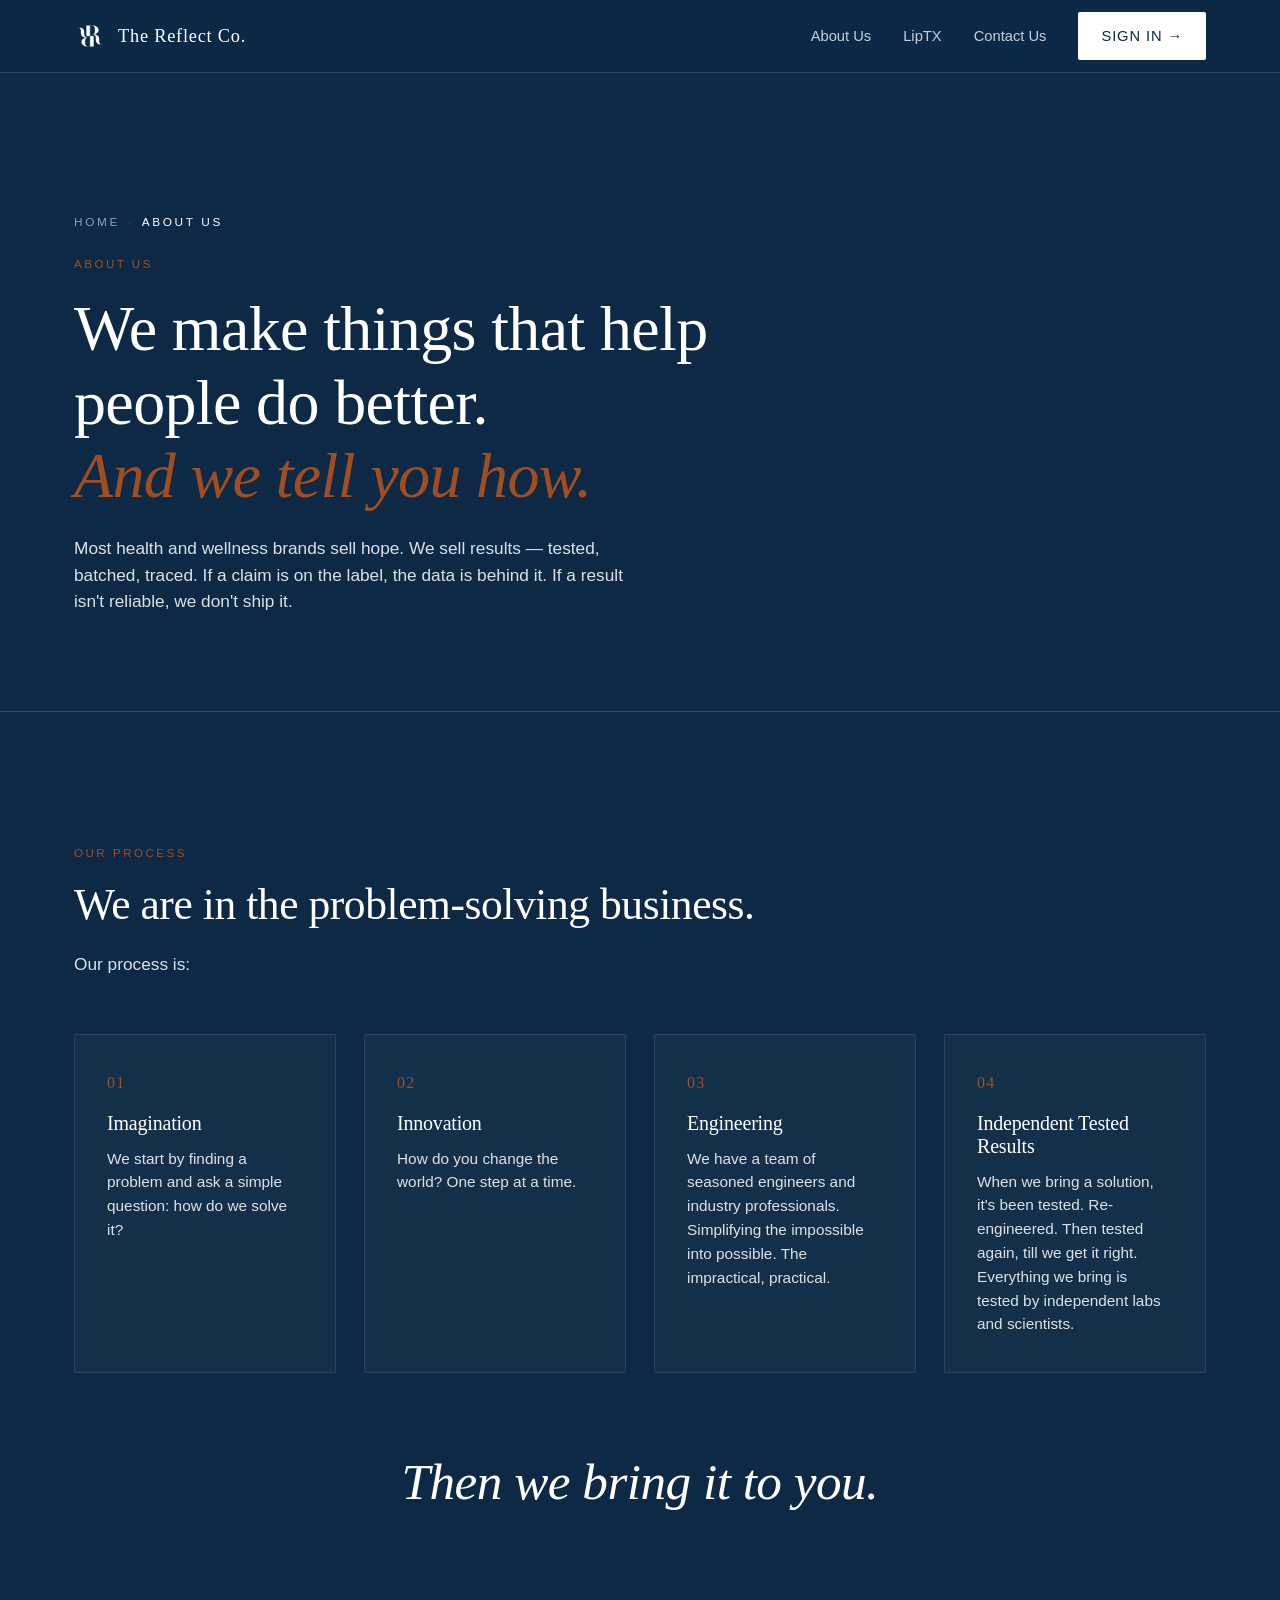
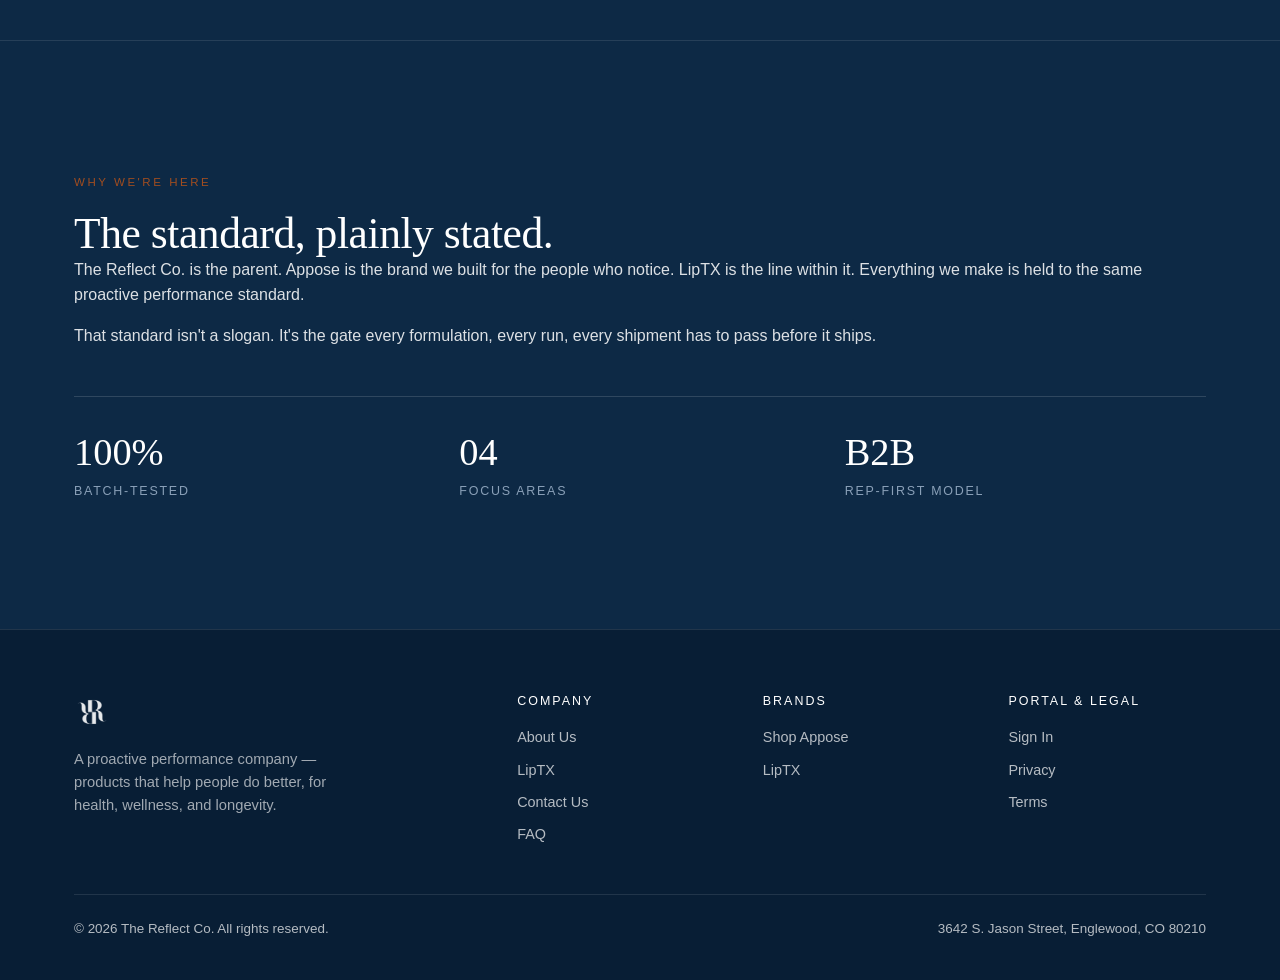
==== about.html @ e048d9db "About page: remove 'For Authorized Partners' portal section The white-background portal panel didn't" ====
<!DOCTYPE html>
<html lang="en">
<head>
<meta charset="UTF-8" />
<meta name="viewport" content="width=device-width, initial-scale=1.0" />
<meta http-equiv="X-Content-Type-Options" content="nosniff" />
<meta name="referrer" content="strict-origin-when-cross-origin" />
<meta http-equiv="Content-Security-Policy" content="default-src 'self' https:; script-src 'self' 'unsafe-inline' https:; style-src 'self' 'unsafe-inline' https://fonts.googleapis.com; font-src 'self' https://fonts.gstatic.com; img-src 'self' data: https:; connect-src 'self' https:; frame-ancestors 'none'; base-uri 'self'; form-action 'self' mailto:;" />
<meta http-equiv="Permissions-Policy" content="geolocation=(), microphone=(), camera=(), payment=()" />
<title>About Us — The Reflect Co.</title>
<meta name="description" content="The Reflect Co. is a proactive performance company — building products that help people do better, for health, wellness, and longevity." />
<link rel="canonical" href="https://thereflectco.com/about.html" />

<meta property="og:type" content="website" />
<meta property="og:title" content="About Us — The Reflect Co." />
<meta property="og:description" content="The proactive performance standard. What we work on. The values we build on." />
<meta property="og:url" content="https://thereflectco.com/about.html" />
<meta property="og:image" content="https://thereflectco.com/assets/og-card.png" />
<meta property="og:image:width" content="1200" />
<meta property="og:image:height" content="630" />
<meta property="og:site_name" content="The Reflect Co." />
<meta name="twitter:card" content="summary_large_image" />
<meta name="twitter:title" content="About Us — The Reflect Co." />
<meta name="twitter:description" content="The proactive performance standard, plainly stated." />
<meta name="twitter:image" content="https://thereflectco.com/assets/og-card.png" />

<link rel="icon" type="image/png" href="assets/reflect-logo.png" />
<link rel="apple-touch-icon" href="assets/reflect-logo.png" />
<meta name="theme-color" content="#1a1a2e" />

<link rel="preconnect" href="https://fonts.googleapis.com" />
<link rel="preconnect" href="https://fonts.gstatic.com" crossorigin />
<link href="https://fonts.googleapis.com/css2?family=Cormorant+Garamond:ital,wght@0,400;0,500;0,600;1,400;1,500&family=Inter:wght@400;500;600&display=swap" rel="stylesheet" />
<link rel="stylesheet" href="styles.css" />

<script type="application/ld+json">
{
  "@context": "https://schema.org",
  "@type": "AboutPage",
  "name": "About Us — The Reflect Co.",
  "url": "https://thereflectco.com/about.html",
  "mainEntity": {
    "@type": "Organization",
    "name": "The Reflect Co.",
    "url": "https://thereflectco.com",
    "logo": "https://thereflectco.com/assets/reflect-logo.png",
    "description": "A proactive performance company — products that help people do better, for health, wellness, and longevity.",
    "foundingDate": "2024",
    "address": {
      "@type": "PostalAddress",
      "streetAddress": "3642 S. Jason Street",
      "addressLocality": "Englewood",
      "addressRegion": "CO",
      "postalCode": "80210",
      "addressCountry": "US"
    },
    "brand": [
      {"@type": "Brand", "name": "Appose", "url": "https://shopappose.com"},
      {"@type": "Brand", "name": "LipTX"}
    ]
  }
}
</script>
<script type="application/ld+json">
{
  "@context": "https://schema.org",
  "@type": "BreadcrumbList",
  "itemListElement": [
    {"@type": "ListItem", "position": 1, "name": "Home", "item": "https://thereflectco.com/"},
    {"@type": "ListItem", "position": 2, "name": "About Us", "item": "https://thereflectco.com/about.html"}
  ]
}
</script>
</head>
<body>

<header class="site-header">
  <div class="wrap">
    <nav class="nav" id="nav">
      <a href="index.html" class="brand">
        <img src="assets/reflect-logo.png" alt="" />
        <span>The Reflect Co.</span>
      </a>
      <div class="nav-links">
        <a href="about.html">About Us</a>
        <a href="liptx.html">LipTX</a>
        <a href="contact.html">Contact Us</a>
        <a class="btn btn-primary" href="https://dnarsete.github.io/reflect-co-crm/">Sign In →</a>
      </div>
      <button class="nav-toggle" aria-label="Toggle menu" aria-expanded="false">
        <span></span><span></span><span></span>
      </button>
    </nav>
  </div>
</header>

<section class="page-hero">
  <div class="wrap">
    <nav class="breadcrumbs" aria-label="Breadcrumb">
      <a href="index.html">Home</a><span class="sep">·</span><span aria-current="page">About Us</span>
    </nav>
    <span class="eyebrow">About Us</span>
    <h1>We make things that help people do better.<br /><span style="font-style:italic;color:#a04d20">And we tell you how.</span></h1>
    <p class="lede">Most health and wellness brands sell hope. We sell results — tested, batched, traced. If a claim is on the label, the data is behind it. If a result isn't reliable, we don't ship it.</p>
  </div>
</section>

<section id="process">
  <div class="wrap">
    <div class="section-head">
      <span class="eyebrow">Our Process</span>
      <h2 style="margin-top:14px">We are in the problem-solving business.</h2>
      <p class="lede" style="margin-top:22px">Our process is:</p>
    </div>
    <div class="cap-grid">
      <div class="cap">
        <span class="num">01</span>
        <h3>Imagination</h3>
        <p>We start by finding a problem and ask a simple question: how do we solve it?</p>
      </div>
      <div class="cap">
        <span class="num">02</span>
        <h3>Innovation</h3>
        <p>How do you change the world? One step at a time.</p>
      </div>
      <div class="cap">
        <span class="num">03</span>
        <h3>Engineering</h3>
        <p>We have a team of seasoned engineers and industry professionals. Simplifying the impossible into possible. The impractical, practical.</p>
      </div>
      <div class="cap">
        <span class="num">04</span>
        <h3>Independent Tested Results</h3>
        <p>When we bring a solution, it's been tested. Re-engineered. Then tested again, till we get it right. Everything we bring is tested by independent labs and scientists.</p>
      </div>
    </div>
    <p style="text-align:center; margin: 80px auto 0; font-style: italic; color: #ffffff; font-family: var(--serif); font-size: clamp(2rem, 4vw, 3.4rem); line-height: 1.15; letter-spacing: -0.01em;">Then we bring it to you.</p>
  </div>
</section>

<hr class="divider" />

<section id="standard" style="background: var(--cream)">
  <div class="wrap">
    <div>
      <span class="eyebrow">Why We're Here</span>
      <h2 style="margin-top:14px">The standard, plainly stated.</h2>
      <p>The Reflect Co. is the parent. Appose is the brand we built for the people who notice. LipTX is the line within it. Everything we make is held to the same proactive performance standard.</p>
      <p>That standard isn't a slogan. It's the gate every formulation, every run, every shipment has to pass before it ships.</p>
      <div class="stats">
        <div class="stat"><span class="num">100%</span><span class="lbl">Batch-Tested</span></div>
        <div class="stat"><span class="num">04</span><span class="lbl">Focus Areas</span></div>
        <div class="stat"><span class="num">B2B</span><span class="lbl">Rep-First Model</span></div>
      </div>
    </div>
  </div>
</section>

<footer class="site-footer">
  <div class="wrap">
    <div class="footer-grid">
      <div class="footer-brand">
        <img src="assets/reflect-logo.png" alt="The Reflect Co." width="36" height="36" loading="lazy" decoding="async" />
        <p>A proactive performance company — products that help people do better, for health, wellness, and longevity.</p>
      </div>
      <div>
        <h4>Company</h4>
        <ul>
          <li><a href="about.html">About Us</a></li>
          <li><a href="liptx.html">LipTX</a></li>
          <li><a href="contact.html">Contact Us</a></li>
          <li><a href="faq.html">FAQ</a></li>
        </ul>
      </div>
      <div>
        <h4>Brands</h4>
        <ul>
          <li><a href="https://shopappose.com" target="_blank" rel="noopener">Shop Appose</a></li>
          <li><a href="liptx.html">LipTX</a></li>
        </ul>
      </div>
      <div>
        <h4>Portal &amp; Legal</h4>
        <ul>
          <li><a href="https://dnarsete.github.io/reflect-co-crm/">Sign In</a></li>
          <li><a href="privacy.html">Privacy</a></li>
          <li><a href="terms.html">Terms</a></li>
        </ul>
      </div>
    </div>
    <div class="footer-bottom">
      <span>© 2026 The Reflect Co. All rights reserved.</span>
      <span>3642 S. Jason Street, Englewood, CO 80210</span>
    </div>
  </div>
</footer>

<script src="app.js"></script>
<script src="analytics.js"></script>
</body>
</html>
---- styles.css ----
/* The Reflect Co — quiet luxury, B2B manufacturer */

:root {
  --ink: #ffffff;           /* white text on dark background */
  --ink-deep: #f4f4f4;
  --ink-soft: rgba(255,255,255,0.86);
  --muted: #8aa0b8;          /* muted slate-blue for secondary text */
  --line: rgba(255,255,255,0.14);
  --cream: #0d2945;          /* deep navy background (mood-board swatch) */
  --cream-deep: #081e35;
  --paper: #0d2945;
  --accent: #a04d20;         /* burnt sienna — primary accent */
  --accent-deep: #7e3a16;
  --accent-2: #3d4426;       /* deep olive (Filson) */
  --accent-2-deep: #2c3018;
  --shadow: 0 10px 40px rgba(26, 26, 26, 0.08);
  --serif: "Cormorant Garamond", "Garamond", "Times New Roman", Georgia, serif;
  --sans: "Inter", -apple-system, BlinkMacSystemFont, "Helvetica Neue", Helvetica, Arial, sans-serif;
  --maxw: 1180px;
}

* { box-sizing: border-box; }
html, body { margin: 0; padding: 0; }
body {
  font-family: var(--sans);
  color: var(--ink);
  background: var(--paper);
  -webkit-font-smoothing: antialiased;
  text-rendering: optimizeLegibility;
  line-height: 1.55;
  font-size: 16px;
}
img { max-width: 100%; display: block; }
a { color: inherit; text-decoration: none; }
button { font: inherit; cursor: pointer; border: none; background: none; color: inherit; }

/* Typography */
h1, h2, h3, h4 { font-family: var(--serif); font-weight: 500; line-height: 1.15; letter-spacing: -0.01em; margin: 0; }
h1 { font-size: clamp(2.4rem, 5vw, 4.2rem); }
h2 { font-size: clamp(1.9rem, 3.4vw, 2.8rem); }
h3 { font-size: clamp(1.3rem, 2vw, 1.6rem); }
p { margin: 0 0 1rem; color: var(--ink-soft); }
.eyebrow {
  text-transform: uppercase;
  letter-spacing: 0.22em;
  font-size: 0.72rem;
  font-weight: 500;
  color: var(--accent);
  font-family: var(--sans);
}
.lede { font-size: 1.08rem; color: var(--ink-soft); max-width: 60ch; }

/* Layout */
.wrap { max-width: var(--maxw); margin: 0 auto; padding: 0 24px; }
section { padding: clamp(72px, 10vw, 140px) 0; }
.section-head { max-width: 760px; margin-bottom: 56px; }
.section-head.center { margin-left: auto; margin-right: auto; text-align: center; }
.divider { height: 1px; background: rgba(255, 255, 255, 0.1); border: 0; margin: 0; }

/* Header / Nav */
.site-header {
  position: sticky;
  top: 0;
  z-index: 50;
  background: rgba(13, 41, 69, 0.92);
  backdrop-filter: saturate(160%) blur(10px);
  -webkit-backdrop-filter: saturate(160%) blur(10px);
  border-bottom: 1px solid var(--line);
}
.nav {
  display: flex;
  align-items: center;
  justify-content: space-between;
  height: 72px;
}
.brand {
  display: flex;
  align-items: center;
  gap: 12px;
  font-family: var(--serif);
  font-size: 1.15rem;
  letter-spacing: 0.04em;
  color: #ffffff;
}
.brand img {
  width: 32px;
  height: 32px;
  object-fit: contain;
  filter: invert(1) brightness(2);    /* white monogram on dark header */
}
.nav-links { display: flex; align-items: center; gap: 32px; }
.nav-links > a, .nav-links > .nav-item > a { font-size: 0.92rem; color: rgba(255,255,255,0.78); transition: color .2s; }
.nav-links > a:hover, .nav-links > .nav-item > a:hover { color: #ffffff; }
.nav-links a.btn-primary { color: #0d2945; }
.nav-links a.btn-primary:hover { color: #ffffff; }
.nav-links a.btn-ghost, .nav-links a.btn-ghost:hover { color: #ffffff; }

/* Dropdown navigation */
.nav-item { position: relative; display: inline-flex; align-items: center; }
.nav-item.has-dropdown > a::after {
  content: " ▾";
  font-size: 0.72em;
  opacity: 0.6;
  margin-left: 2px;
}
.nav-item .dropdown {
  display: none;
  position: absolute;
  top: 100%;
  left: 50%;
  transform: translateX(-50%);
  padding-top: 12px;
  min-width: 180px;
  z-index: 100;
}
.nav-item:hover .dropdown,
.nav-item:focus-within .dropdown { display: block; }
.nav-item .dropdown ul {
  list-style: none;
  margin: 0;
  padding: 8px 0;
  background: rgba(13, 41, 69, 0.98);
  border: 1px solid rgba(255,255,255,0.12);
  border-radius: 2px;
  -webkit-backdrop-filter: blur(10px);
  backdrop-filter: blur(10px);
  box-shadow: 0 8px 24px rgba(0,0,0,0.4);
}
.nav-item .dropdown li { display: block; }
.nav-item .dropdown a {
  display: block;
  padding: 10px 20px;
  color: rgba(255,255,255,0.78);
  font-size: 0.9rem;
  white-space: nowrap;
  transition: color .2s, background .2s;
}
.nav-item .dropdown a:hover {
  background: rgba(255,255,255,0.05);
  color: #ffffff;
}
@media (max-width: 860px) {
  .nav-item.has-dropdown > a::after { content: ""; }
  .nav-item .dropdown {
    display: block;
    position: static;
    transform: none;
    padding-top: 0;
    min-width: 0;
  }
  .nav-item .dropdown ul {
    background: transparent;
    border: none;
    box-shadow: none;
    padding: 0;
  }
  .nav-item .dropdown a { padding: 8px 24px 8px 44px; font-size: 0.86rem; }
}
.btn {
  display: inline-flex;
  align-items: center;
  justify-content: center;
  gap: 10px;
  padding: 12px 22px;
  border-radius: 2px;
  font-size: 0.88rem;
  letter-spacing: 0.06em;
  text-transform: uppercase;
  font-weight: 500;
  transition: all .2s ease;
  border: 1px solid transparent;
  cursor: pointer;
  white-space: nowrap;
}
.btn-primary { background: #ffffff; color: #0d2945; }
.btn-primary:hover { background: var(--accent); color: #ffffff; }
.btn-ghost { background: transparent; color: var(--ink); border-color: var(--ink); }
.btn-ghost:hover { background: var(--ink); color: #fff; }
.btn-lg { padding: 18px 32px; font-size: 0.96rem; letter-spacing: 0.08em; }
.hero-link {
  display: inline-block;
  margin-left: 18px;
  font-size: 0.86rem;
  color: var(--muted);
  border-bottom: 1px solid transparent;
  padding-bottom: 2px;
  transition: color .2s, border-color .2s;
}
.hero-link:hover { color: var(--ink); border-bottom-color: var(--ink); }
@media (max-width: 560px) {
  .hero-link { display: block; margin: 16px 0 0; }
}
.btn-light { background: #fff; color: var(--ink); }
.btn-light:hover { background: var(--cream); }

/* Mobile nav */
.nav-toggle {
  display: none;
  flex-direction: column;
  gap: 5px;
  padding: 12px;                       /* larger tap target */
  margin: -12px;                       /* keep visual size */
  min-width: 44px;
  min-height: 44px;
  align-items: center;
  justify-content: center;
}
.nav-toggle span { width: 22px; height: 1.5px; background: #ffffff; display: block; }
@media (max-width: 860px) {
  .nav-links { display: none; }
  .nav-toggle { display: flex; }
  .nav.open .nav-links {
    display: flex;
    position: absolute;
    top: 72px;
    left: 0;
    right: 0;
    flex-direction: column;
    gap: 0;
    /* Fix: was #fff (white bg + white text = invisible links). Match site navy. */
    background: rgba(8, 30, 53, 0.98);
    backdrop-filter: saturate(160%) blur(10px);
    -webkit-backdrop-filter: saturate(160%) blur(10px);
    border-bottom: 1px solid var(--line);
    padding: 8px 0;
    box-shadow: 0 10px 24px rgba(0, 0, 0, 0.3);
  }
  .nav.open .nav-links a, .nav.open .nav-links .btn {
    padding: 18px 24px;                /* 44px+ tap target */
    border-bottom: 1px solid rgba(255, 255, 255, 0.08);
    border-radius: 0;
    text-align: left;
    justify-content: flex-start;
    color: #ffffff;                    /* white text on navy */
    background: transparent;
  }
  .nav.open .nav-links a:last-child, .nav.open .nav-links .btn:last-child { border-bottom: 0; }
  /* Sign In button in mobile menu — keep it visible and distinct */
  .nav.open .nav-links .btn-primary {
    margin: 12px 24px 4px;
    background: #ffffff;
    color: #0d2945;
    text-align: center;
    justify-content: center;
    border-radius: 2px;
  }
  .nav.open .nav-links .btn-primary:hover {
    background: var(--accent);
    color: #ffffff;
  }
}

/* Hero */
.hero {
  background: linear-gradient(180deg, var(--cream) 0%, var(--paper) 100%);
  padding: clamp(96px, 14vw, 180px) 0 clamp(80px, 10vw, 120px);
  position: relative;
  overflow: hidden;
}

/* Landing hero (with ghosted logo watermark) */
.landing-hero {
  background: linear-gradient(180deg, var(--cream) 0%, var(--paper) 100%);
  position: relative;
  overflow: hidden;
  min-height: 88vh;
  display: flex;
  align-items: center;
  padding: clamp(80px, 12vw, 140px) 0;
}
.landing-hero::before {
  content: '';
  position: absolute;
  inset: 0;
  background-image: url('assets/reflect-logo.png');
  background-repeat: no-repeat;
  background-position: center;
  background-size: clamp(420px, 80vh, 880px) auto;
  opacity: 0.05;
  pointer-events: none;
  filter: grayscale(1);
}
.landing-hero .wrap {
  position: relative;
  z-index: 1;
  text-align: center;
}
.landing-hero .brand-mark {
  font-family: var(--serif);
  font-size: clamp(1.1rem, 1.4vw, 1.3rem);
  letter-spacing: 0.32em;
  text-transform: uppercase;
  color: var(--muted);
  margin-bottom: 28px;
}
.landing-hero h1 {
  font-size: clamp(2.8rem, 6vw, 5rem);
  line-height: 1.05;
  margin: 0 auto 24px;
  max-width: 16ch;
}
.landing-hero h1 .accent {
  font-style: italic;
  color: #a04d20;
}
.landing-hero .lede {
  font-size: clamp(1rem, 1.3vw, 1.15rem);
  color: var(--ink-soft);
  max-width: 56ch;
  margin: 0 auto 40px;
  line-height: 1.55;
}
.landing-hero .meta-line {
  font-size: 0.78rem;
  text-transform: uppercase;
  letter-spacing: 0.22em;
  color: var(--accent);
  font-weight: 500;
}

/* Tab cards (4 entry points) */
.tabs {
  padding: clamp(80px, 10vw, 120px) 0;
  background: var(--paper);
}
.tabs-grid {
  display: grid;
  grid-template-columns: repeat(4, 1fr);
  gap: 20px;
}
@media (max-width: 980px) { .tabs-grid { grid-template-columns: repeat(2, 1fr); gap: 16px; } }
@media (max-width: 560px) { .tabs-grid { grid-template-columns: 1fr; } }
.tab-card {
  display: flex;
  flex-direction: column;
  padding: 40px 32px 32px;
  background: var(--paper);
  border: 1px solid var(--line);
  border-radius: 2px;
  text-decoration: none;
  color: inherit;
  transition: transform .25s ease, box-shadow .25s ease, border-color .25s ease;
  position: relative;
  min-height: 280px;
}
.tab-card:hover {
  transform: translateY(-4px);
  box-shadow: var(--shadow);
  border-color: var(--accent);
}
.tab-card .num {
  font-family: var(--serif);
  font-size: 0.95rem;
  letter-spacing: 0.18em;
  color: var(--accent);
  display: block;
  margin-bottom: 22px;
}
.tab-card h3 {
  font-size: 1.45rem;
  margin: 0 0 12px;
}
.tab-card p {
  font-size: 0.94rem;
  color: var(--muted);
  margin: 0 0 auto;
  line-height: 1.5;
}
.tab-card .more {
  margin-top: 22px;
  font-size: 0.82rem;
  text-transform: uppercase;
  letter-spacing: 0.12em;
  color: var(--ink);
  font-weight: 500;
}
.tab-card .more::after { content: ' →'; transition: transform .2s ease; display: inline-block; }
.tab-card:hover .more::after { transform: translateX(4px); }
.tab-card.dark {
  background: linear-gradient(135deg, var(--ink), #2d2d44);
  color: #fff;
  border-color: var(--ink);
}
.tab-card.dark .num { color: #c7e6f5; }
.tab-card.dark p { color: rgba(255,255,255,0.78); }
.tab-card.dark .more { color: #fff; }
.hero-grid {
  display: grid;
  grid-template-columns: 1.1fr 0.9fr;
  gap: 80px;
  align-items: center;
}
@media (max-width: 880px) {
  .hero-grid { grid-template-columns: 1fr; gap: 48px; }
}
.hero h1 { margin-top: 18px; margin-bottom: 22px; }
.hero h1 .accent {
  font-style: italic;
  color: #a04d20;          /* burnt sienna — matches LipTX italic tagline */
}
.hero-actions { display: flex; gap: 14px; margin-top: 32px; flex-wrap: wrap; }
.hero-visual {
  aspect-ratio: 4 / 5;
  background:
    linear-gradient(135deg, var(--cream-deep) 0%, var(--cream) 60%, #fff 100%);
  border: 1px solid var(--line);
  border-radius: 2px;
  position: relative;
  display: flex;
  align-items: center;
  justify-content: center;
  box-shadow: var(--shadow);
}
.hero-visual::before {
  content: "";
  position: absolute;
  inset: 24px;
  border: 1px solid rgba(25, 144, 198, 0.22);
}
.hero-visual img {
  width: 38%;
  opacity: 0.92;
}

/* About / value props */
.about-grid {
  display: grid;
  grid-template-columns: 1fr 1fr;
  gap: 80px;
  align-items: center;
}
@media (max-width: 880px) { .about-grid { grid-template-columns: 1fr; gap: 48px; } }
.stats {
  display: grid;
  grid-template-columns: repeat(3, 1fr);
  gap: 24px;
  margin-top: 48px;
  padding-top: 36px;
  border-top: 1px solid var(--line);
}
.stat .num { font-family: var(--serif); font-size: 2.4rem; color: var(--ink); display: block; line-height: 1; }
.stat .lbl { font-size: 0.78rem; text-transform: uppercase; letter-spacing: 0.14em; color: var(--muted); margin-top: 10px; display: block; }
.about-card {
  background: linear-gradient(135deg, var(--ink), #2d2d44);
  color: #fff;
  padding: 56px 44px;
  border-radius: 2px;
  position: relative;
  overflow: hidden;
}
.about-card .eyebrow { color: rgba(255, 255, 255, 0.7); }
.about-card h3 { color: #fff; margin: 14px 0 18px; font-size: 1.8rem; }
.about-card p { color: rgba(255, 255, 255, 0.78); margin: 0; }
.about-card::after {
  content: "";
  position: absolute;
  right: -60px;
  bottom: -60px;
  width: 220px;
  height: 220px;
  border: 1px solid rgba(255, 255, 255, 0.08);
  border-radius: 50%;
}

/* Brands */
.brands { background: rgba(255, 255, 255, 0.02); }
.brand-grid {
  display: grid;
  grid-template-columns: 1fr 1fr;
  gap: 28px;
}
@media (max-width: 780px) { .brand-grid { grid-template-columns: 1fr; } }
.brand-card {
  background: rgba(255, 255, 255, 0.03);
  border: 1px solid rgba(255, 255, 255, 0.1);
  padding: 56px 44px;
  border-radius: 2px;
  display: flex;
  flex-direction: column;
  min-height: 360px;
  transition: transform .25s ease, box-shadow .25s ease;
}
.brand-card:hover { transform: translateY(-4px); box-shadow: var(--shadow); }
.brand-card.dark { background: linear-gradient(135deg, var(--ink), #2d2d44); color: #fff; border-color: var(--ink); }
.brand-card.dark p, .brand-card.dark .brand-features li { color: rgba(255, 255, 255, 0.78); }
.brand-card.dark .eyebrow { color: rgba(255, 255, 255, 0.6); }
.brand-card.dark .btn-primary { background: #fff; color: #0d2945; }
.brand-card.dark .btn-primary:hover { background: rgba(255, 255, 255, 0.88); color: #0d2945; }

.brand-card.warm { background: linear-gradient(135deg, #fef4e8, #f5e4d0); color: var(--ink); border-color: rgba(26, 26, 46, 0.12); }
.brand-card.warm .tagline { color: #a04d20; }
.brand-card.warm .eyebrow { color: #a04d20; }
.brand-card.warm .brand-features { border-top-color: rgba(26, 26, 46, 0.12); }
.brand-card .name {
  font-family: var(--serif);
  font-size: 2.6rem;
  letter-spacing: 0.04em;
  margin: 18px 0 6px;
}
.brand-card .tagline {
  font-style: italic;
  font-family: var(--serif);
  color: var(--accent);
  margin-bottom: 24px;
  font-size: 1.1rem;
}
.brand-card.dark .tagline { color: #c7e6f5; }
.brand-features {
  list-style: none;
  padding: 0;
  margin: auto 0 0;
  display: flex;
  flex-direction: column;
  gap: 10px;
  border-top: 1px solid var(--line);
  padding-top: 24px;
}
.brand-card.dark .brand-features { border-top-color: rgba(255, 255, 255, 0.12); }
.brand-features li {
  font-size: 0.92rem;
  color: var(--ink-soft);
  display: flex;
  align-items: center;
  gap: 10px;
}
.brand-features li::before {
  content: "";
  width: 4px;
  height: 4px;
  background: var(--accent);
  border-radius: 50%;
  flex-shrink: 0;
}

/* Partners / capabilities */
.cap-grid {
  display: grid;
  grid-template-columns: repeat(auto-fit, minmax(220px, 1fr));
  gap: 28px;
  margin-top: 40px;
}
@media (max-width: 600px) { .cap-grid { grid-template-columns: 1fr; } }
.cap {
  padding: 36px 32px;
  border: 1px solid rgba(255, 255, 255, 0.1);
  border-radius: 2px;
  background: rgba(255, 255, 255, 0.03);
}
.cap .num {
  font-family: var(--serif);
  font-size: 1rem;
  color: var(--accent);
  letter-spacing: 0.08em;
  display: block;
  margin-bottom: 16px;
}
.cap h3 { font-size: 1.25rem; margin-bottom: 12px; }
.cap p { font-size: 0.96rem; margin: 0; }

/* Portal CTA */
.portal {
  background: linear-gradient(135deg, var(--ink), var(--ink-deep));
  color: #fff;
  text-align: center;
}
.portal h2 { color: #fff; margin: 18px 0 18px; max-width: 720px; margin-left: auto; margin-right: auto; }
.portal p { color: rgba(255, 255, 255, 0.78); max-width: 560px; margin: 0 auto 36px; }
.portal .eyebrow { color: rgba(255, 255, 255, 0.6); }

/* Breadcrumbs (inner pages) */
.breadcrumbs {
  font-size: 0.74rem;
  letter-spacing: 0.22em;
  text-transform: uppercase;
  color: var(--muted);
  margin: 0 0 20px;
}
.breadcrumbs a {
  color: var(--muted);
  border-bottom: 1px solid transparent;
  transition: color .2s, border-color .2s;
}
.breadcrumbs a:hover { color: #ffffff; border-bottom-color: rgba(255,255,255,0.4); }
.breadcrumbs .sep { margin: 0 8px; opacity: 0.5; }
.breadcrumbs [aria-current="page"] { color: #ffffff; }

/* Page hero (interior pages) */
.page-hero {
  background: var(--cream);
  padding: clamp(96px, 12vw, 140px) 0 clamp(56px, 8vw, 80px);
  border-bottom: 1px solid var(--line);
}
.page-hero h1 { max-width: 800px; margin-top: 16px; }
.page-hero .lede { margin-top: 22px; }

/* Content blocks */
.prose { max-width: 720px; }
.prose p, .prose li { color: var(--ink-soft); font-size: 1rem; }
.prose h2 { margin-top: 56px; margin-bottom: 18px; }
.prose h3 { margin-top: 32px; margin-bottom: 12px; }
.prose ul { padding-left: 22px; }
.prose ul li { margin-bottom: 8px; }
.prose a { color: var(--accent); border-bottom: 1px solid var(--accent); }

/* Forms */
.form { display: grid; gap: 20px; max-width: 560px; margin-top: 32px; }
.form .field { display: flex; flex-direction: column; gap: 8px; }
.form label { font-size: 0.82rem; text-transform: uppercase; letter-spacing: 0.12em; color: var(--muted); }
.form input, .form textarea, .form select {
  font: inherit;
  /* iOS Safari auto-zooms inputs whose computed font-size is under 16px.
     Set 16px explicitly so mobile keyboards don't trigger the zoom. */
  font-size: 16px;
  padding: 14px 16px;
  border: 1px solid rgba(255, 255, 255, 0.18);
  border-radius: 2px;
  background: rgba(255, 255, 255, 0.05);
  color: #ffffff;
  transition: border-color .2s;
  /* iOS: remove the default rounded/shaded input chrome */
  -webkit-appearance: none;
          appearance: none;
}
.form input::placeholder, .form textarea::placeholder { color: rgba(255,255,255,0.4); }
.form input:focus, .form textarea:focus, .form select:focus {
  outline: none;
  border-color: var(--accent);
}
.form textarea { min-height: 140px; resize: vertical; }
.form .row { display: grid; grid-template-columns: 1fr 1fr; gap: 20px; }
@media (max-width: 600px) { .form .row { grid-template-columns: 1fr; } }
.form-note { font-size: 0.86rem; color: var(--muted); margin-top: 8px; }

/* Contact details block */
.contact-grid {
  display: grid;
  grid-template-columns: 1fr 1fr;
  gap: 64px;
  align-items: start;
}
@media (max-width: 880px) { .contact-grid { grid-template-columns: 1fr; gap: 40px; } }
.contact-card {
  background: rgba(255, 255, 255, 0.03);
  border: 1px solid rgba(255, 255, 255, 0.1);
  padding: 40px 36px;
  border-radius: 2px;
}
.contact-card h3 { font-size: 1.3rem; margin-bottom: 18px; }
.contact-card dl { margin: 0; }
.contact-card dt { font-size: 0.78rem; text-transform: uppercase; letter-spacing: 0.14em; color: var(--muted); margin-top: 18px; }
.contact-card dt:first-child { margin-top: 0; }
.contact-card dd { margin: 6px 0 0; color: var(--ink); }

/* Footer */
.site-footer {
  background: #081e35;
  border-top: 1px solid rgba(255, 255, 255, 0.1);
  color: rgba(255, 255, 255, 0.7);
  padding: 64px 0 40px;
  font-size: 0.9rem;
}
.footer-grid {
  display: grid;
  grid-template-columns: 2fr 1fr 1fr 1fr;
  gap: 48px;
  margin-bottom: 48px;
}
@media (max-width: 780px) { .footer-grid { grid-template-columns: 1fr 1fr; gap: 32px; } }
@media (max-width: 480px) { .footer-grid { grid-template-columns: 1fr; } }
.footer-grid h4 { font-family: var(--sans); font-size: 0.78rem; text-transform: uppercase; letter-spacing: 0.16em; color: #fff; margin-bottom: 18px; }
.footer-grid ul { list-style: none; padding: 0; margin: 0; display: flex; flex-direction: column; gap: 10px; }
.footer-grid a { transition: color .2s; }
.footer-grid a:hover { color: #fff; }
.footer-brand img { width: 36px; height: 36px; filter: brightness(0) invert(1); opacity: 0.9; margin-bottom: 18px; }
.footer-brand p { color: rgba(255, 255, 255, 0.62); max-width: 36ch; font-size: 0.92rem; }
.footer-bottom {
  border-top: 1px solid rgba(255, 255, 255, 0.1);
  padding-top: 24px;
  display: flex;
  justify-content: space-between;
  align-items: center;
  flex-wrap: wrap;
  gap: 12px;
  font-size: 0.84rem;
}
.footer-bottom a:hover { color: #fff; }

/* Utilities */
.center { text-align: center; }
.muted { color: var(--muted); }
.mt-0 { margin-top: 0; }

/* =========================================================
   LipTX landing page
   Editorial luxury / science-forward — LIGHT palette
   Inspired by: Augustinus Bader, Alastin (both use warm cream
   backgrounds, dark charcoal type, big percentage stats)
   ========================================================= */

body.liptx {
  background: #f5f0e8;        /* warm cream, Bader-like */
  color: #2c2c2c;
}

body.liptx .site-header {
  background: rgba(245, 240, 232, 0.92);
  border-bottom: 1px solid rgba(44,44,44,0.08);
  -webkit-backdrop-filter: blur(10px);
  backdrop-filter: blur(10px);
}
body.liptx .site-header .brand { color: #2c2c2c; }
body.liptx .site-header .brand img { filter: none; }
body.liptx .nav-links > a,
body.liptx .nav-links > .nav-item > a { color: rgba(44,44,44,0.72); }
body.liptx .nav-links > a:hover,
body.liptx .nav-links > .nav-item > a:hover { color: #2c2c2c; }
body.liptx .nav-links a.btn-primary {
  background: #2c2c2c;
  color: #ffffff;
}
body.liptx .nav-links a.btn-primary:hover { background: #a04d20; color: #ffffff; }
body.liptx .nav-toggle span { background: #2c2c2c; }
body.liptx .nav-item .dropdown ul {
  background: rgba(255,255,255,0.98);
  border-color: rgba(44,44,44,0.12);
  box-shadow: 0 8px 24px rgba(0,0,0,0.12);
}
body.liptx .nav-item .dropdown a { color: rgba(44,44,44,0.75); }
body.liptx .nav-item .dropdown a:hover { background: rgba(44,44,44,0.04); color: #2c2c2c; }

body.liptx .breadcrumbs { color: rgba(44,44,44,0.55); }
body.liptx .breadcrumbs a { color: rgba(44,44,44,0.75); }
body.liptx .breadcrumbs a:hover { color: #a04d20; }
body.liptx .breadcrumbs .sep { color: rgba(44,44,44,0.35); }

.liptx .editorial {
  font-family: var(--serif);
  font-weight: 400;
  line-height: 1.05;
  letter-spacing: -0.01em;
  color: #2c2c2c;
  margin: 0;
}
.liptx .italic-accent {
  font-style: italic;
  color: #a04d20;
}
.liptx .eyebrow {
  font-size: 0.72rem;
  text-transform: uppercase;
  letter-spacing: 0.28em;
  color: rgba(44,44,44,0.55);
  font-weight: 500;
}
.liptx .lede { color: rgba(44,44,44,0.75); font-size: 1.05rem; }
.liptx .section-head { max-width: 780px; margin-bottom: 60px; }
.liptx .section-head.center { margin-left: auto; margin-right: auto; text-align: center; }
.liptx section { padding: clamp(100px, 12vw, 160px) 0; }
.liptx section + section { border-top: 1px solid rgba(44,44,44,0.08); }

/* HERO */
.liptx-hero {
  padding-top: clamp(120px, 14vw, 180px) !important;
  background:
    radial-gradient(1000px 600px at 20% 0%, rgba(160, 77, 32, 0.08) 0%, transparent 60%),
    radial-gradient(800px 800px at 100% 100%, rgba(44, 44, 44, 0.04) 0%, transparent 60%),
    #f5f0e8;
}
.liptx-hero-grid {
  display: grid;
  grid-template-columns: 1.05fr 0.95fr;
  gap: 80px;
  align-items: center;
}
@media (max-width: 900px) {
  .liptx-hero-grid { grid-template-columns: 1fr; gap: 56px; }
}
.liptx-hero-copy h1.editorial {
  font-size: clamp(2.8rem, 6vw, 5rem);
  margin: 18px 0 32px;
  padding-bottom: 24px;
}
.proof-strip {
  display: flex;
  flex-wrap: wrap;
  gap: 24px;
  margin-top: 44px;
  padding-top: 24px;
  border-top: 1px solid rgba(44,44,44,0.14);
}
.proof-strip .proof {
  font-size: 0.72rem;
  text-transform: uppercase;
  letter-spacing: 0.18em;
  color: rgba(44,44,44,0.6);
  font-weight: 500;
}

/* Product visual */
.product-hero-img {
  display: block;
  width: 100%;
  height: auto;
  border-radius: 2px;
  box-shadow: 0 30px 80px rgba(44,44,44,0.14);
}

/* Product visual placeholder (kept for other frames) */
.product-frame {
  aspect-ratio: 4 / 5;
  background:
    linear-gradient(135deg, #ede6d8 0%, #f5f0e8 100%);
  border: 1px solid rgba(44,44,44,0.08);
  border-radius: 2px;
  position: relative;
  overflow: hidden;
  box-shadow: 0 30px 80px rgba(44,44,44,0.12);
}
.product-frame::after {
  content: "";
  position: absolute; inset: 24px;
  border: 1px solid rgba(160, 77, 32, 0.18);
  pointer-events: none;
}
.product-placeholder {
  position: absolute; inset: 0;
  display: flex; flex-direction: column; align-items: center; justify-content: center;
  gap: 14px;
}
.product-mark {
  font-family: var(--serif);
  font-size: clamp(3rem, 6vw, 4.6rem);
  font-weight: 400;
  letter-spacing: -0.02em;
  color: rgba(44,44,44,0.22);
}
.product-sub {
  font-size: 0.72rem;
  text-transform: uppercase;
  letter-spacing: 0.24em;
  color: rgba(44,44,44,0.42);
}

/* PROPOSITION — big pull quote */
.liptx-proposition {
  background: #ede6d8;
  text-align: center;
  padding: clamp(120px, 14vw, 180px) 0 !important;
}
.editorial-quote {
  font-family: var(--serif);
  font-weight: 400;
  font-size: clamp(2.4rem, 5.2vw, 4.2rem);
  line-height: 1.15;
  letter-spacing: -0.01em;
  color: #2c2c2c;
  margin: 0 auto;
  max-width: 900px;
  position: relative;
}
.quote-mark {
  color: #a04d20;
  font-size: 1.4em;
  font-style: italic;
  line-height: 0;
  vertical-align: -0.15em;
  margin-right: 4px;
}
.editorial-quote-attribution {
  margin: 40px auto 0;
  color: rgba(44,44,44,0.55);
  font-size: 0.78rem;
  letter-spacing: 0.22em;
  text-transform: uppercase;
}

/* SCIENCE */
.liptx-science h2 { font-size: clamp(2.2rem, 4vw, 3.4rem); }
.science-grid {
  display: grid;
  grid-template-columns: repeat(3, 1fr);
  gap: 24px;
}
@media (max-width: 900px) { .science-grid { grid-template-columns: 1fr; gap: 20px; } }
.science-card {
  padding: 40px 32px;
  background: #ffffff;
  border: 1px solid rgba(44,44,44,0.08);
  border-radius: 2px;
  position: relative;
}
.science-card::before {
  content: "";
  position: absolute; top: 0; left: 0; right: 0; height: 2px;
  background: #a04d20;
  opacity: 0.7;
}
.science-num {
  font-family: var(--serif);
  font-size: 0.9rem;
  letter-spacing: 0.16em;
  color: #a04d20;
  display: block; margin-bottom: 24px;
}
.science-card h3 {
  font-family: var(--serif);
  font-weight: 500;
  font-size: 1.3rem;
  line-height: 1.25;
  color: #2c2c2c;
  margin: 0 0 14px;
}
.science-card p {
  color: rgba(44,44,44,0.72);
  font-size: 0.95rem;
  line-height: 1.55;
  margin: 0;
}

/* CLINICAL RESULTS — big percentage stats (Bader / Alastin move) */
.liptx-results {
  background: #ffffff;
  text-align: center;
}
.liptx-results h2 { font-size: clamp(2.4rem, 4.6vw, 3.6rem); }
.results-grid {
  display: grid;
  grid-template-columns: repeat(3, 1fr);
  gap: 20px;
  margin-top: 20px;
}
@media (max-width: 900px) { .results-grid { grid-template-columns: 1fr; } }
.result {
  padding: 60px 32px;
  border-left: 1px solid rgba(44,44,44,0.08);
}
.result:first-child { border-left: none; }
@media (max-width: 900px) {
  .result { border-left: none; border-top: 1px solid rgba(44,44,44,0.08); padding: 40px 20px; }
  .result:first-child { border-top: none; }
}
.result-num {
  font-family: var(--serif);
  font-weight: 400;
  font-size: clamp(3.6rem, 7vw, 5.6rem);
  line-height: 1;
  color: #2c2c2c;
  letter-spacing: -0.02em;
  margin-bottom: 22px;
}
.result-num .pct { font-size: 0.55em; color: #a04d20; font-style: italic; margin-left: 4px; }
.result-desc {
  font-family: var(--serif);
  font-style: italic;
  font-size: 1.2rem;
  color: #2c2c2c;
  line-height: 1.4;
  max-width: 30ch;
  margin: 0 auto 18px;
}
.result-source {
  font-size: 0.7rem;
  text-transform: uppercase;
  letter-spacing: 0.18em;
  color: rgba(44,44,44,0.45);
}
.results-note {
  margin-top: 44px;
  padding-top: 32px;
  border-top: 1px solid rgba(44,44,44,0.08);
  font-size: 0.82rem;
  color: rgba(44,44,44,0.55);
  max-width: 720px;
  margin-left: auto;
  margin-right: auto;
}

/* CLINICAL SUBSTANTIATION (RIPT) */
.liptx-clinical {
  background: #ede6d8;
}
.clinical-grid {
  display: grid;
  grid-template-columns: 1.05fr 0.95fr;
  gap: 80px;
  align-items: center;
}
@media (max-width: 900px) { .clinical-grid { grid-template-columns: 1fr; gap: 48px; } }
.liptx-clinical h2 { font-size: clamp(2.4rem, 4.6vw, 3.6rem); margin-top: 14px; }
.clinical-body {
  color: rgba(44,44,44,0.78);
  font-size: 1.02rem;
  line-height: 1.65;
  max-width: 52ch;
}
.clinical-body strong { color: #2c2c2c; font-weight: 500; }
.clinical-stats {
  display: grid;
  gap: 22px;
}
.clinical-stat {
  padding: 32px 28px;
  background: #ffffff;
  border: 1px solid rgba(160, 77, 32, 0.18);
  border-radius: 2px;
}
.clinical-num {
  font-family: var(--serif);
  font-size: clamp(1.8rem, 3vw, 2.4rem);
  color: #2c2c2c;
  line-height: 1.1;
  margin-bottom: 8px;
  font-style: italic;
}
.clinical-label {
  font-size: 0.86rem;
  color: rgba(44,44,44,0.65);
  line-height: 1.4;
}

/* INGREDIENTS */
.liptx-ingredients h2 { font-size: clamp(2.2rem, 4vw, 3.4rem); }
.ingredient-grid {
  display: grid;
  grid-template-columns: repeat(4, 1fr);
  gap: 22px;
}
@media (max-width: 900px) { .ingredient-grid { grid-template-columns: repeat(2, 1fr); } }
@media (max-width: 560px) { .ingredient-grid { grid-template-columns: 1fr; } }
.ingredient-card {
  padding: 36px 28px;
  border: 1px solid rgba(44,44,44,0.1);
  border-radius: 2px;
  background: #ffffff;
  transition: border-color .25s, background .25s, transform .25s, box-shadow .25s;
}
.ingredient-card:hover {
  border-color: rgba(160, 77, 32, 0.4);
  transform: translateY(-3px);
  box-shadow: 0 20px 40px rgba(44,44,44,0.06);
}
.ingredient-cat {
  font-size: 0.7rem;
  text-transform: uppercase;
  letter-spacing: 0.24em;
  color: #a04d20;
  font-weight: 500;
  display: block;
  margin-bottom: 22px;
}
.ingredient-card h3 {
  font-family: var(--serif);
  font-weight: 500;
  font-size: 1.4rem;
  color: #2c2c2c;
  margin: 0 0 12px;
}
.ingredient-card p {
  color: rgba(44,44,44,0.68);
  font-size: 0.92rem;
  line-height: 1.55;
  margin: 0;
}

/* ANTIOXIDANT MAP TABLE */
.liptx-antioxidant-map {
  background: #ffffff;
}
.liptx-antioxidant-map h2 { font-size: clamp(2.2rem, 4vw, 3.4rem); }
.ax-download-wrap {
  margin: 36px auto 20px;
  display: inline-flex;
  align-items: center;
  gap: 18px;
  flex-wrap: wrap;
  justify-content: center;
}
.ax-download { padding: 14px 24px !important; }
.ax-download-meta {
  font-size: 0.78rem;
  color: rgba(44,44,44,0.55);
  letter-spacing: 0.08em;
  text-transform: uppercase;
}
.ax-table-wrap {
  max-width: 860px;
  margin: 0 auto;
  overflow-x: auto;
}
.ax-table {
  width: 100%;
  border-collapse: collapse;
  font-size: 1rem;
}
.ax-table thead th {
  text-align: left;
  padding: 18px 16px;
  font-size: 0.72rem;
  text-transform: uppercase;
  letter-spacing: 0.22em;
  color: rgba(44,44,44,0.55);
  border-bottom: 1px solid rgba(44,44,44,0.2);
  font-weight: 500;
  vertical-align: baseline;
}
.ax-table thead th .th-sub {
  display: block;
  margin-top: 4px;
  font-family: var(--serif);
  font-style: italic;
  font-size: 0.68rem;
  letter-spacing: 0.06em;
  text-transform: none;
  color: rgba(44,44,44,0.45);
  font-weight: 400;
}
.ax-table .col-rank { width: 70px; }
.ax-table .col-ax { width: 24%; }
.ax-table .col-what { width: 42%; }
.ax-table .col-ing { width: 22%; }
.ax-table tbody tr {
  border-bottom: 1px solid rgba(44,44,44,0.08);
  transition: background .2s;
}
.ax-table tbody tr:hover { background: rgba(160, 77, 32, 0.04); }
.ax-table td {
  padding: 22px 16px;
  vertical-align: baseline;
  color: #2c2c2c;
}
.ax-table .ax-what {
  font-size: 0.94rem;
  color: rgba(44,44,44,0.78);
  line-height: 1.55;
}
.ax-table .ax-what sup {
  font-size: 0.68rem;
  vertical-align: super;
  line-height: 0;
}
.ax-table .ax-what sup a {
  color: #a04d20;
  text-decoration: none;
  border-bottom: 1px solid rgba(160,77,32,0.4);
  padding: 0 2px;
}
.ax-table .ax-what sup a:hover { border-bottom-color: #a04d20; }
.ax-table .rank {
  font-family: var(--serif);
  font-style: italic;
  font-size: 1.4rem;
  color: #a04d20;
  line-height: 1;
}
.ax-table .ax-name {
  font-family: var(--serif);
  font-size: 1.15rem;
  font-weight: 500;
  color: #2c2c2c;
  line-height: 1.35;
}
.ax-table .ax-note {
  display: block;
  margin-top: 4px;
  font-family: var(--sans);
  font-style: italic;
  font-size: 0.82rem;
  color: rgba(44,44,44,0.6);
  font-weight: 400;
}
.ax-table .ing-name {
  font-family: var(--sans);
  font-size: 0.94rem;
  color: rgba(44,44,44,0.75);
  line-height: 1.4;
}
.ax-sources {
  max-width: 860px;
  margin: 60px auto 0;
  padding-top: 40px;
  border-top: 1px solid rgba(44,44,44,0.08);
}
.ax-sources h3 {
  font-size: 0.78rem;
  text-transform: uppercase;
  letter-spacing: 0.24em;
  color: rgba(44,44,44,0.55);
  margin: 0 0 20px;
  font-weight: 500;
  font-family: var(--sans);
}
.ax-source-list {
  list-style: decimal;
  padding-left: 24px;
  margin: 0;
  color: rgba(44,44,44,0.75);
  font-size: 0.82rem;
  line-height: 1.7;
}
.ax-source-list li { margin-bottom: 8px; }
.ax-source-list li em { font-style: italic; }
.ax-source-list li a {
  color: #a04d20;
  border-bottom: 1px solid rgba(160,77,32,0.35);
}
.ax-source-list li a:hover { border-bottom-color: #a04d20; }
.ax-note-footer {
  max-width: 720px;
  margin: 44px auto 0;
  padding-top: 28px;
  border-top: 1px solid rgba(44,44,44,0.08);
  font-size: 0.82rem;
  color: rgba(44,44,44,0.55);
  text-align: center;
  line-height: 1.6;
}
@media (max-width: 900px) {
  .ax-table-wrap { overflow-x: auto; -webkit-overflow-scrolling: touch; }
  .ax-table { min-width: 720px; }
}
@media (max-width: 640px) {
  .ax-table thead th { padding: 14px 12px; font-size: 0.66rem; letter-spacing: 0.16em; }
  .ax-table td { padding: 18px 12px; }
  .ax-table .rank { font-size: 1.2rem; }
  .ax-table .ax-name { font-size: 1rem; }
  .ax-table .ax-what { font-size: 0.88rem; }
  .ax-table .col-rank { width: 54px; }
}

/* RITUAL */
.liptx-ritual {
  background: #ede6d8;
}
.ritual-grid {
  display: grid;
  grid-template-columns: 1fr 1.1fr;
  gap: 80px;
  align-items: center;
}
@media (max-width: 900px) { .ritual-grid { grid-template-columns: 1fr; gap: 56px; } }
.ritual-frame {
  aspect-ratio: 3 / 4;
  background:
    linear-gradient(135deg, #f5f0e8 0%, #ede6d8 100%);
  border: 1px solid rgba(44,44,44,0.08);
  border-radius: 2px;
  position: relative;
  box-shadow: 0 30px 80px rgba(44,44,44,0.12);
}
.ritual-frame::after {
  content: "";
  position: absolute; inset: 20px;
  border: 1px solid rgba(160, 77, 32, 0.16);
}
.ritual-placeholder {
  position: absolute; inset: 0;
  display: flex; align-items: center; justify-content: center;
}
.ritual-hint {
  font-size: 0.72rem;
  text-transform: uppercase;
  letter-spacing: 0.24em;
  color: rgba(44,44,44,0.42);
}
.liptx-ritual h2 { font-size: clamp(2.2rem, 4vw, 3.4rem); margin-top: 14px; }
.ritual-list {
  list-style: none;
  padding: 0;
  margin: 40px 0 0;
  display: flex;
  flex-direction: column;
  gap: 24px;
}
.ritual-list li {
  padding: 24px 0 24px 0;
  border-top: 1px solid rgba(44,44,44,0.08);
  display: grid;
  grid-template-columns: 60px 1fr;
  gap: 18px;
}
.ritual-list li:last-child { border-bottom: 1px solid rgba(44,44,44,0.08); }
.ritual-step {
  font-family: var(--serif);
  font-style: italic;
  font-size: 1.6rem;
  color: #a04d20;
  line-height: 1;
}
.ritual-list h3 {
  font-family: var(--serif);
  font-weight: 500;
  font-size: 1.4rem;
  color: #2c2c2c;
  margin: 0 0 8px;
}
.ritual-list p {
  color: rgba(44,44,44,0.72);
  font-size: 0.95rem;
  line-height: 1.55;
  margin: 0;
}

/* QR CODE SHARE SECTION */
.liptx-qr {
  background: #ede6d8;
}
.qr-grid {
  display: grid;
  grid-template-columns: auto 1fr;
  gap: 80px;
  align-items: center;
  max-width: 1000px;
  margin: 0 auto;
}
@media (max-width: 780px) { .qr-grid { grid-template-columns: 1fr; gap: 40px; justify-items: center; text-align: center; } }
.qr-visual {
  padding: 24px;
  background: #ffffff;
  border: 1px solid rgba(44,44,44,0.08);
  border-radius: 4px;
  box-shadow: 0 20px 40px rgba(44,44,44,0.06);
}
.qr-visual img { display: block; width: 260px; height: 260px; }
.qr-copy h2 {
  font-size: clamp(2rem, 3.8vw, 3rem);
  margin-top: 14px;
  margin-bottom: 20px;
}
.qr-copy p {
  color: rgba(44,44,44,0.75);
  font-size: 1rem;
  line-height: 1.6;
  max-width: 46ch;
  margin: 0 0 28px;
}
.qr-downloads {
  display: grid;
  grid-template-columns: repeat(auto-fill, minmax(180px, 1fr));
  gap: 10px;
  margin-bottom: 20px;
}
.qr-download {
  display: flex;
  flex-direction: column;
  gap: 4px;
  padding: 14px 18px;
  background: #ffffff;
  border: 1px solid rgba(44,44,44,0.12);
  border-radius: 2px;
  color: #2c2c2c;
  transition: border-color .2s, background .2s, transform .2s;
}
.qr-download:hover {
  border-color: #a04d20;
  background: #ffffff;
  transform: translateY(-2px);
}
.qr-download-label {
  font-size: 0.86rem;
  font-weight: 500;
  color: #2c2c2c;
}
.qr-download-format {
  font-size: 0.7rem;
  text-transform: uppercase;
  letter-spacing: 0.14em;
  color: rgba(44,44,44,0.55);
}
.qr-note {
  font-size: 0.82rem !important;
  color: rgba(44,44,44,0.55) !important;
  margin: 0 !important;
}
.qr-note strong { color: #2c2c2c; font-weight: 500; }

/* STANDARD / CLOSER */
.liptx-standard {
  text-align: center;
  background: #ffffff;
}
.liptx-standard .closer {
  font-family: var(--serif);
  font-size: clamp(2.6rem, 5vw, 4rem);
  color: #2c2c2c;
  margin: 0;
  line-height: 1.1;
}
.liptx-standard .closer-sub {
  color: rgba(44,44,44,0.65);
  font-size: 1rem;
  max-width: 46ch;
  margin: 32px auto 0;
  line-height: 1.6;
}
.liptx-standard .closer-sub a {
  color: #a04d20;
  border-bottom: 1px solid rgba(160, 77, 32, 0.55);
}
.closer-actions {
  margin-top: 40px;
  display: flex;
  justify-content: center;
  gap: 14px;
  flex-wrap: wrap;
}
body.liptx .btn-primary { background: #2c2c2c; color: #ffffff; }
body.liptx .btn-primary:hover { background: #a04d20; color: #ffffff; }
body.liptx .btn-ghost { color: #2c2c2c; border-color: rgba(44,44,44,0.35); }
body.liptx .btn-ghost:hover { background: #2c2c2c; color: #ffffff; border-color: #2c2c2c; }

/* Footer on LipTX stays dark (navy) — visual separator between product page and site */
body.liptx .site-footer {
  background: #050e1e;
  color: rgba(255,255,255,0.7);
}

/* =========================================================
   Bare landing — Aesop / Filson / Caldera Lab direction
   ========================================================= */

body.landing {
  background: linear-gradient(180deg, #000000 0%, #0a2240 50%, #15385d 100%);
  background-attachment: fixed;
  min-height: 100vh;
  min-height: 100dvh;                  /* iOS Safari: shrinks with browser chrome */
  display: flex;
  flex-direction: column;
  /* iPhone notch / home indicator safe-area padding */
  padding-top: env(safe-area-inset-top, 0);
  padding-bottom: env(safe-area-inset-bottom, 0);
  padding-left: env(safe-area-inset-left, 0);
  padding-right: env(safe-area-inset-right, 0);
}
body.landing main { flex: 1; display: flex; }
/* Landing hero: also swap vh -> dvh for iOS */
.landing-hero { min-height: 88vh; min-height: 88dvh; }

.site-header.bare {
  background: transparent;
  backdrop-filter: none;
  -webkit-backdrop-filter: none;
  border-bottom: none;
  position: absolute;
  top: 0; left: 0; right: 0;
  z-index: 5;
}
.site-header.bare .nav { height: 80px; }
.site-header.bare .brand img {
  width: 36px;
  height: 36px;
  opacity: 0.92;
  filter: invert(1) brightness(2);    /* white monogram on dark bg */
}
.site-header.bare .brand span { display: none; }
.signin-btn {
  font-size: 0.78rem !important;
  padding: 12px 20px !important;
  letter-spacing: 0.12em !important;
  border-radius: 0 !important;
  background: #ffffff !important;
  color: #0d2945 !important;
}
.signin-btn:hover { background: var(--accent) !important; color: #ffffff !important; }

.landing-bare {
  flex: 1;
  display: flex;
  align-items: center;
  justify-content: center;
  text-align: center;
  padding: 120px 0 80px;
  position: relative;
}
.landing-bare .wrap {
  display: flex;
  flex-direction: column;
  align-items: center;
  gap: 80px;
}
.brand-mark-lg {
  font-family: var(--sans);
  font-size: clamp(0.78rem, 0.95vw, 0.9rem);
  letter-spacing: 0.36em;
  text-transform: uppercase;
  font-weight: 500;
  color: var(--muted);
  margin-bottom: 32px;
}
h1.display {
  font-family: var(--sans);
  font-weight: 600;
  font-size: clamp(2.2rem, 5vw, 4.4rem);
  letter-spacing: 0.04em;
  line-height: 1.05;
  text-transform: uppercase;
  color: var(--ink);
  margin: 0;
}

.quiet-nav {
  display: flex;
  align-items: center;
  gap: 18px;
  font-size: 0.78rem;
  letter-spacing: 0.22em;
  text-transform: uppercase;
}
.quiet-nav a {
  color: var(--ink);
  border-bottom: 1px solid transparent;
  padding-bottom: 4px;
  transition: border-color .2s ease, color .2s ease;
}
.quiet-nav a:hover {
  border-bottom-color: var(--ink);
  color: var(--accent);
}
.quiet-nav span { color: var(--muted); opacity: 0.5; }

.est-mark {
  font-size: 0.72rem;
  letter-spacing: 0.28em;
  text-transform: uppercase;
  color: var(--muted);
}

.site-footer.bare {
  background: transparent;
  color: var(--muted);
  padding: 32px 0;
  font-size: 0.78rem;
  letter-spacing: 0.08em;
}
.footer-bare {
  display: flex;
  justify-content: space-between;
  align-items: center;
  flex-wrap: wrap;
  gap: 12px;
}
.footer-bare a {
  color: var(--muted);
  border-bottom: 1px solid transparent;
  padding-bottom: 1px;
  transition: color .2s, border-color .2s;
}
.footer-bare a:hover {
  color: var(--ink);
  border-bottom-color: var(--ink);
}

/* LipTX — Full ingredients section (accordion: Ingredients / Product Details) */
body.liptx .liptx-ingredients-full h2 { font-size: clamp(2.2rem, 4vw, 3.4rem); }

body.liptx .accordion {
  max-width: 880px;
  margin: 44px auto 0;
  border-top: 1px solid rgba(44,44,44,0.18);
}
body.liptx .accordion-item {
  border-bottom: 1px solid rgba(44,44,44,0.18);
}
body.liptx .accordion-item > summary {
  list-style: none;
  cursor: pointer;
  padding: 22px 4px;
  display: flex;
  align-items: center;
  justify-content: space-between;
  font-family: var(--serif);
  font-size: 1.15rem;
  color: #2c2c2c;
  transition: color 0.15s ease;
}
body.liptx .accordion-item > summary::-webkit-details-marker { display: none; }
body.liptx .accordion-item > summary::marker { content: ''; }
body.liptx .accordion-item > summary:hover { color: #a04d20; }
body.liptx .accordion-title { display: block; }
body.liptx .accordion-icon {
  position: relative;
  width: 14px;
  height: 14px;
  flex-shrink: 0;
}
body.liptx .accordion-icon::before,
body.liptx .accordion-icon::after {
  content: '';
  position: absolute;
  background: #2c2c2c;
  transition: transform 0.2s ease;
}
body.liptx .accordion-icon::before {
  top: 6px; left: 0;
  width: 14px; height: 2px;
}
body.liptx .accordion-icon::after {
  left: 6px; top: 0;
  width: 2px; height: 14px;
}
body.liptx .accordion-item[open] .accordion-icon::after {
  transform: scaleY(0);
}
body.liptx .accordion-body {
  padding: 4px 4px 28px;
  color: #2c2c2c;
}
body.liptx .liptx-hero-copy .lede strong {
  font-weight: 700;
  font-style: italic;
}

body.liptx .accordion-body .inci-list {
  margin: 0;
  color: #2c2c2c;
  font-size: 0.95rem;
  line-height: 1.75;
  letter-spacing: 0.005em;
}
body.liptx .accordion-body .inci-note {
  margin: 22px 0 0;
  padding-top: 18px;
  border-top: 1px solid rgba(44,44,44,0.1);
  color: rgba(44,44,44,0.65);
  font-size: 0.82rem;
  font-style: italic;
  line-height: 1.5;
}
body.liptx .product-details {
  display: grid;
  grid-template-columns: repeat(2, 1fr);
  gap: 4px 40px;
  margin: 0;
  padding: 0;
}
@media (max-width: 640px) {
  body.liptx .product-details { grid-template-columns: 1fr; }
}
body.liptx .product-details > div {
  padding: 14px 0;
  border-bottom: 1px solid rgba(44,44,44,0.10);
}
body.liptx .product-details dt {
  font-size: 0.72rem;
  text-transform: uppercase;
  letter-spacing: 0.14em;
  color: rgba(44,44,44,0.55);
  margin-bottom: 6px;
}
body.liptx .product-details dd {
  margin: 0;
  color: #2c2c2c;
  font-size: 0.95rem;
  line-height: 1.55;
}

/* Ingredient card name -> anchor link into the antioxidant table */
body.liptx .ingredient-card h3 a {
  color: inherit;
  text-decoration: none;
  border-bottom: 1px solid transparent;
  transition: border-color 0.15s ease, color 0.15s ease;
}
body.liptx .ingredient-card h3 a:hover,
body.liptx .ingredient-card h3 a:focus {
  color: #a04d20;
  border-bottom-color: #a04d20;
}
body.liptx .ax-table tr[id] {
  scroll-margin-top: 80px;
}
body.liptx .ax-table tr[id]:target {
  animation: liptx-row-flash 1.8s ease-out;
}
@keyframes liptx-row-flash {
  0%   { background: rgba(160, 77, 32, 0.18); }
  100% { background: transparent; }
}
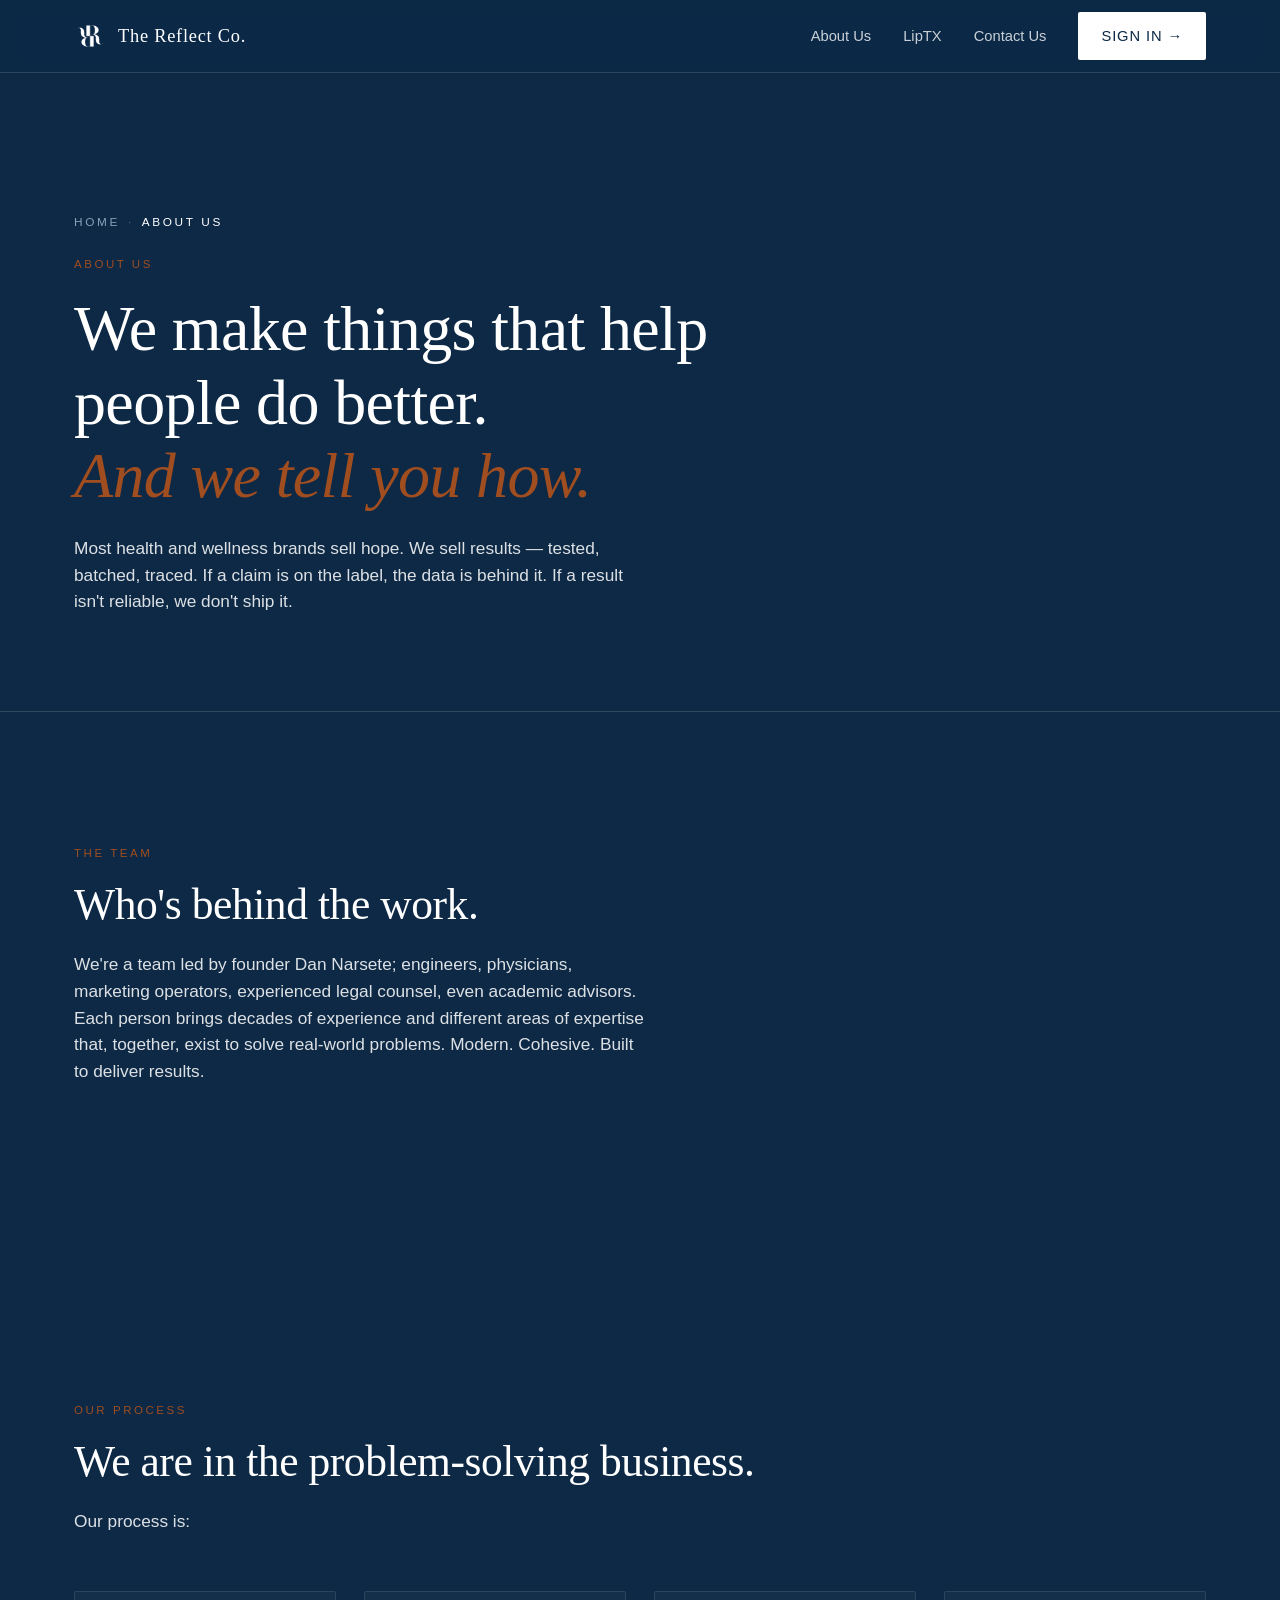
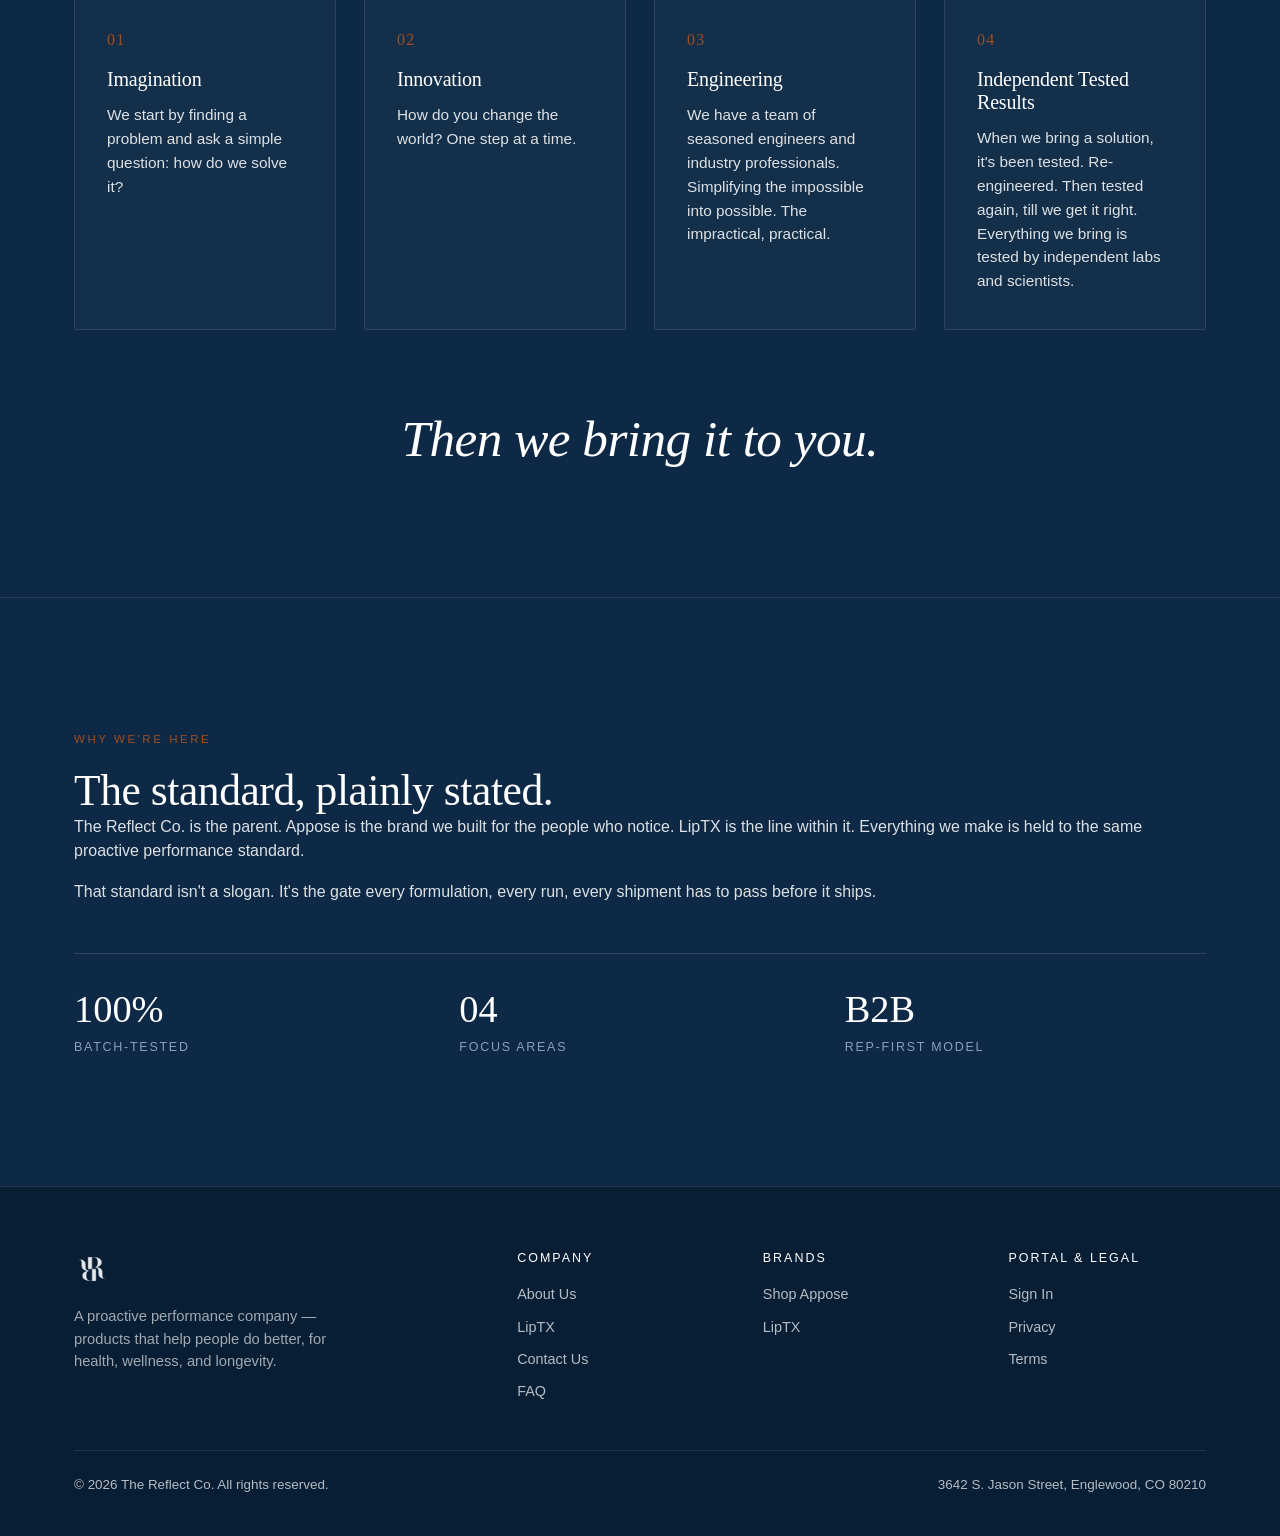
==== commit 3a4db696: "About page: add 'The Team' section right after the hero Introduces the team early on the page — foun" ====
--- a/about.html
+++ b/about.html
@@ -105,6 +105,16 @@
   </div>
 </section>
 
+<section id="team">
+  <div class="wrap">
+    <div class="section-head">
+      <span class="eyebrow">The Team</span>
+      <h2 style="margin-top:14px">Who's behind the work.</h2>
+      <p class="lede" style="margin-top:22px">We're a team led by founder Dan Narsete; engineers, physicians, marketing operators, experienced legal counsel, even academic advisors. Each person brings decades of experience and different areas of expertise that, together, exist to solve real-world problems. Modern. Cohesive. Built to deliver results.</p>
+    </div>
+  </div>
+</section>
+
 <section id="process">
   <div class="wrap">
     <div class="section-head">
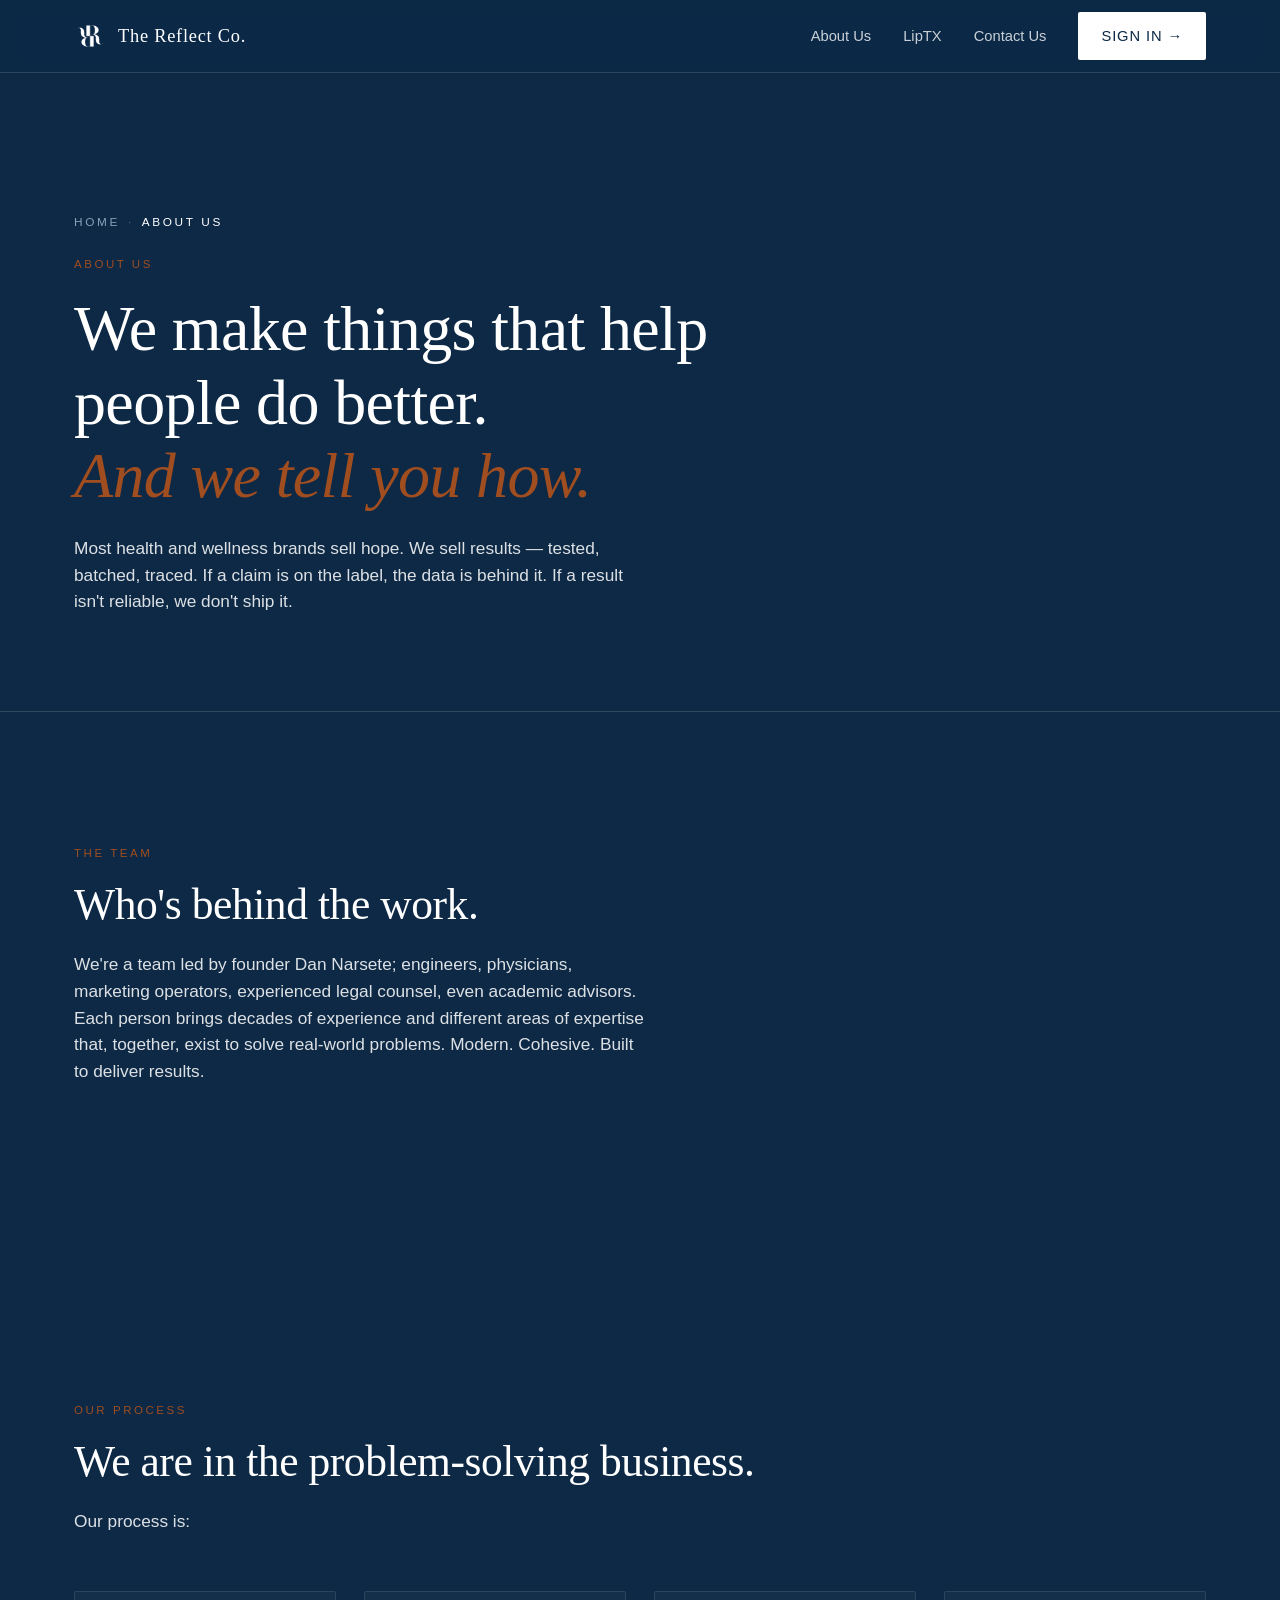
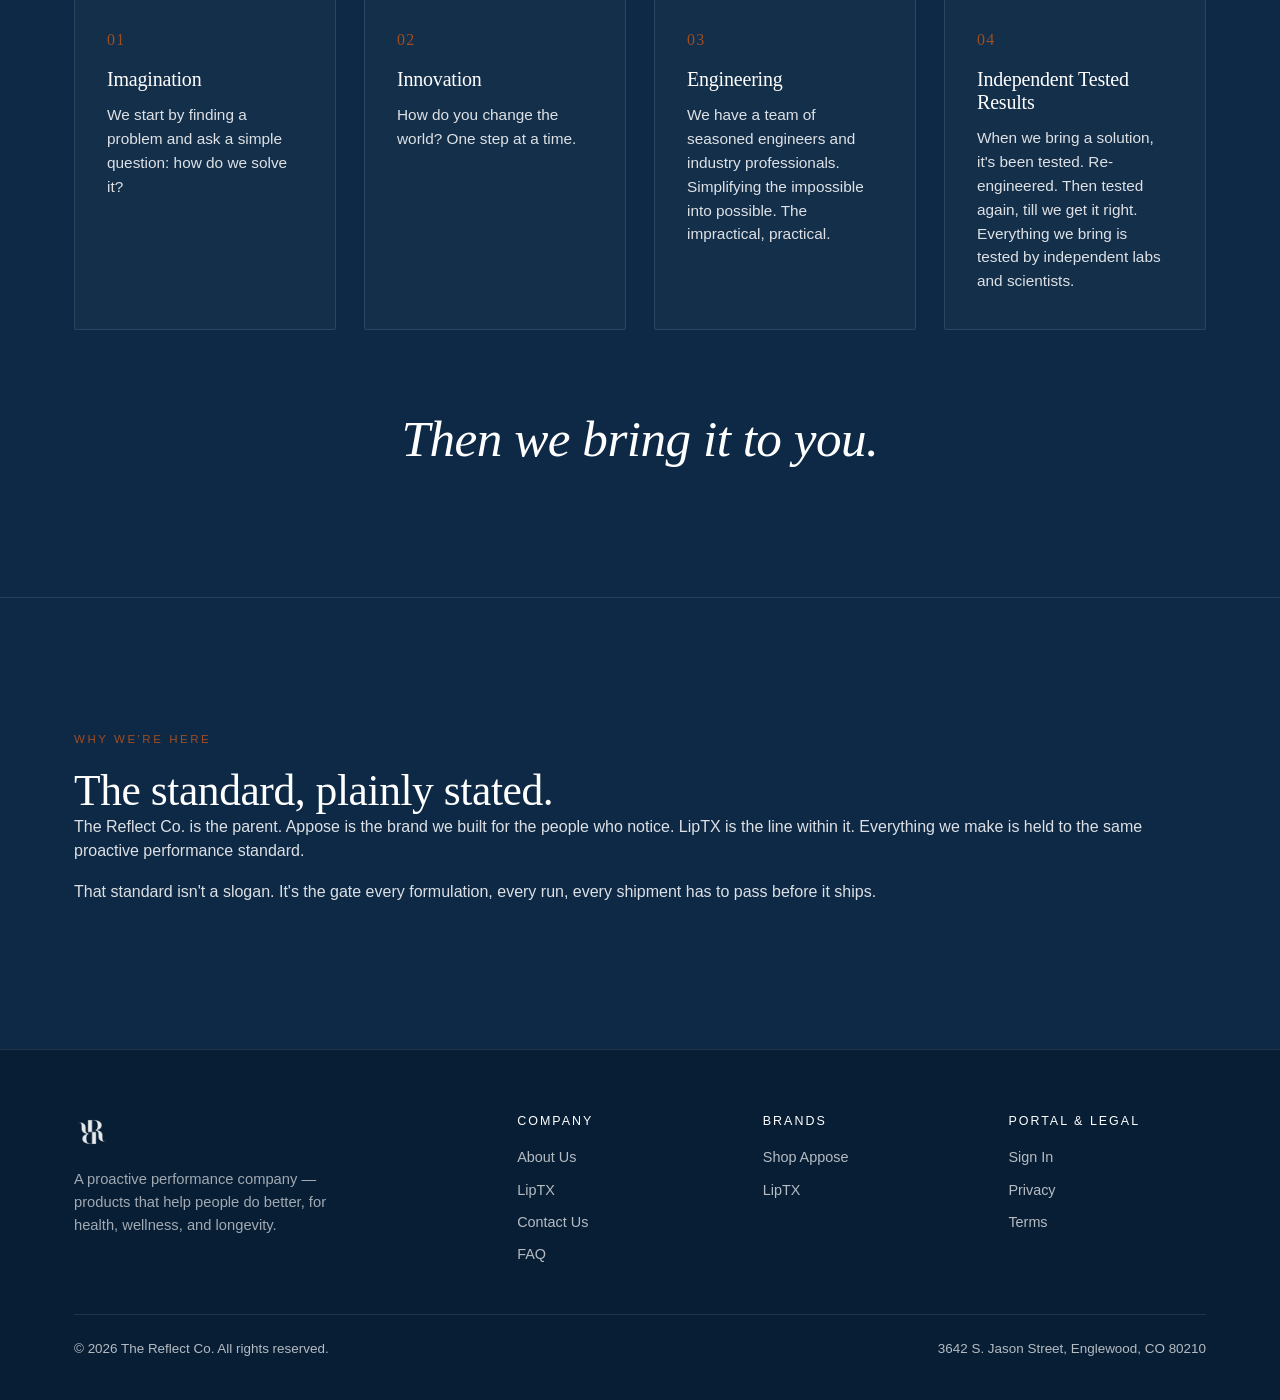
==== commit fb14e1a6: "About page: remove 3-stat strip (100% Batch-Tested / 04 Focus Areas / B2B Rep-First Model) Co-Author" ====
--- a/about.html
+++ b/about.html
@@ -157,11 +157,6 @@
       <h2 style="margin-top:14px">The standard, plainly stated.</h2>
       <p>The Reflect Co. is the parent. Appose is the brand we built for the people who notice. LipTX is the line within it. Everything we make is held to the same proactive performance standard.</p>
       <p>That standard isn't a slogan. It's the gate every formulation, every run, every shipment has to pass before it ships.</p>
-      <div class="stats">
-        <div class="stat"><span class="num">100%</span><span class="lbl">Batch-Tested</span></div>
-        <div class="stat"><span class="num">04</span><span class="lbl">Focus Areas</span></div>
-        <div class="stat"><span class="num">B2B</span><span class="lbl">Rep-First Model</span></div>
-      </div>
     </div>
   </div>
 </section>
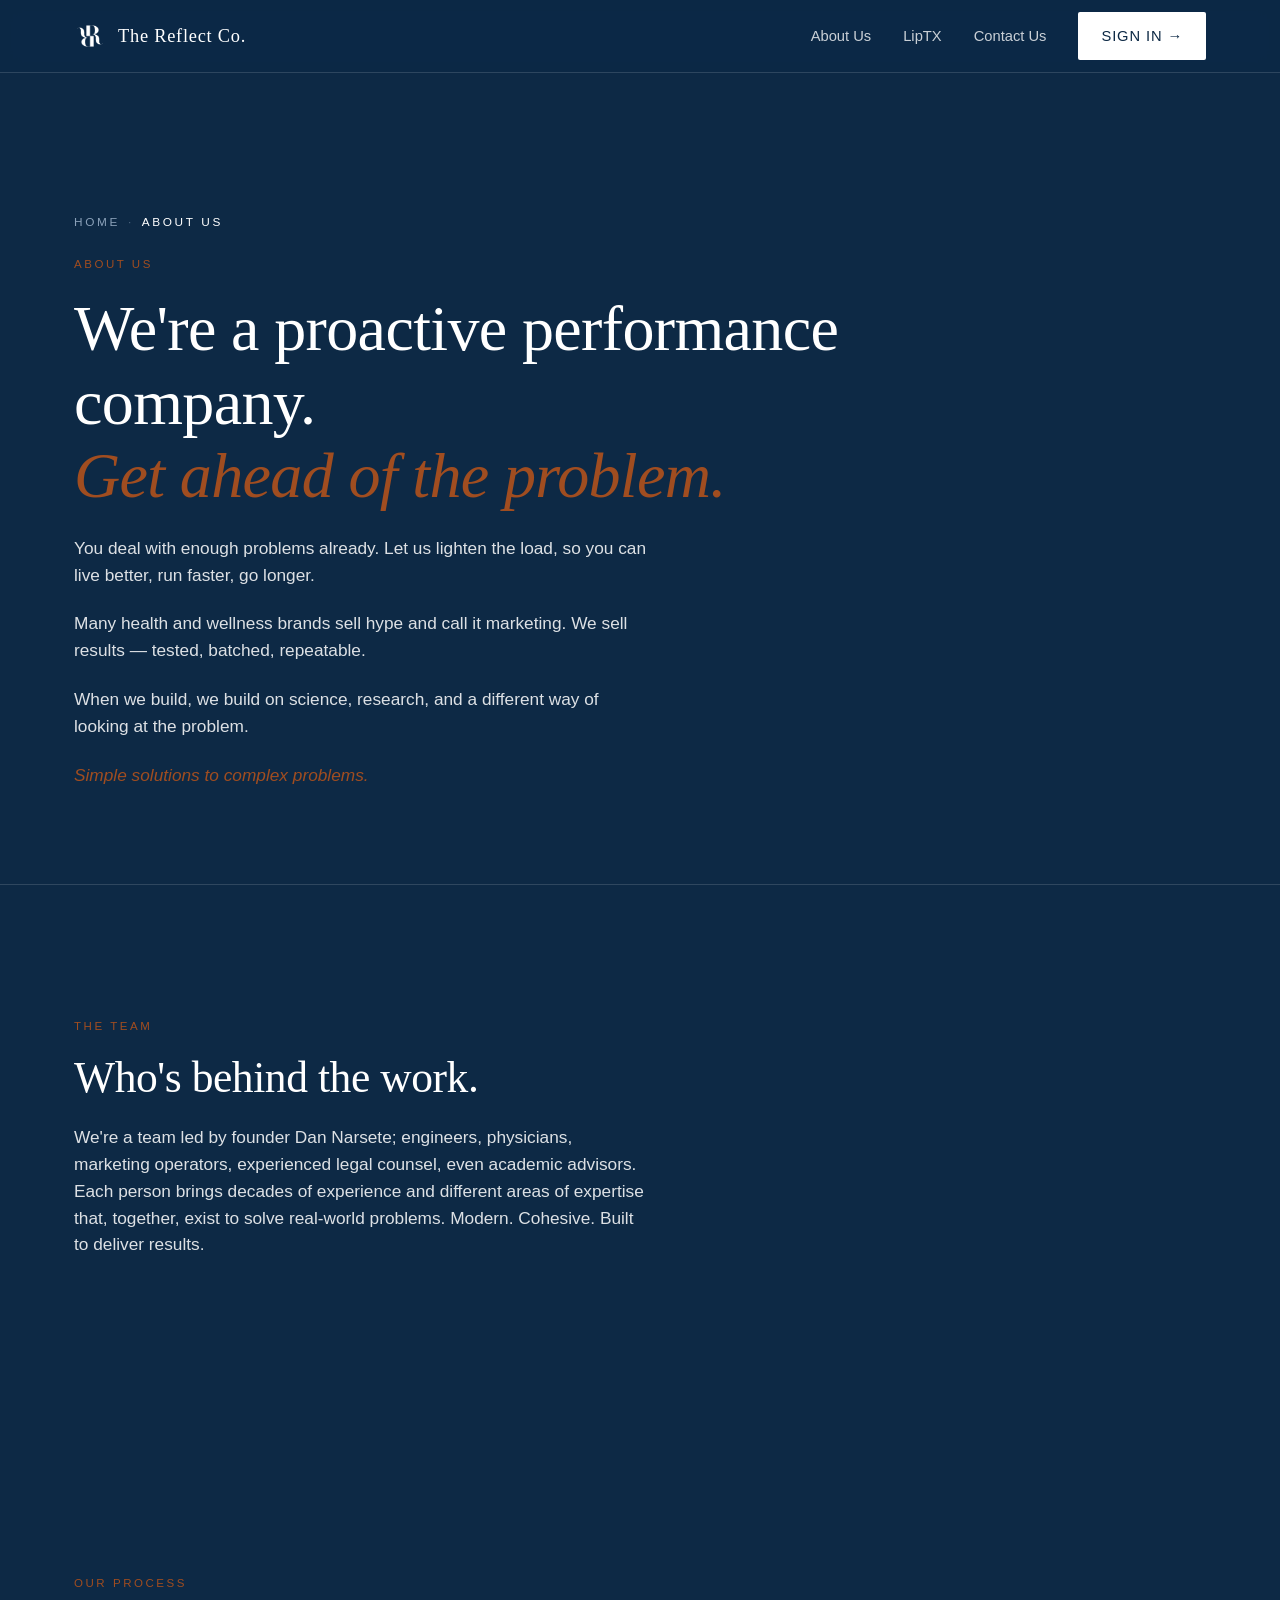
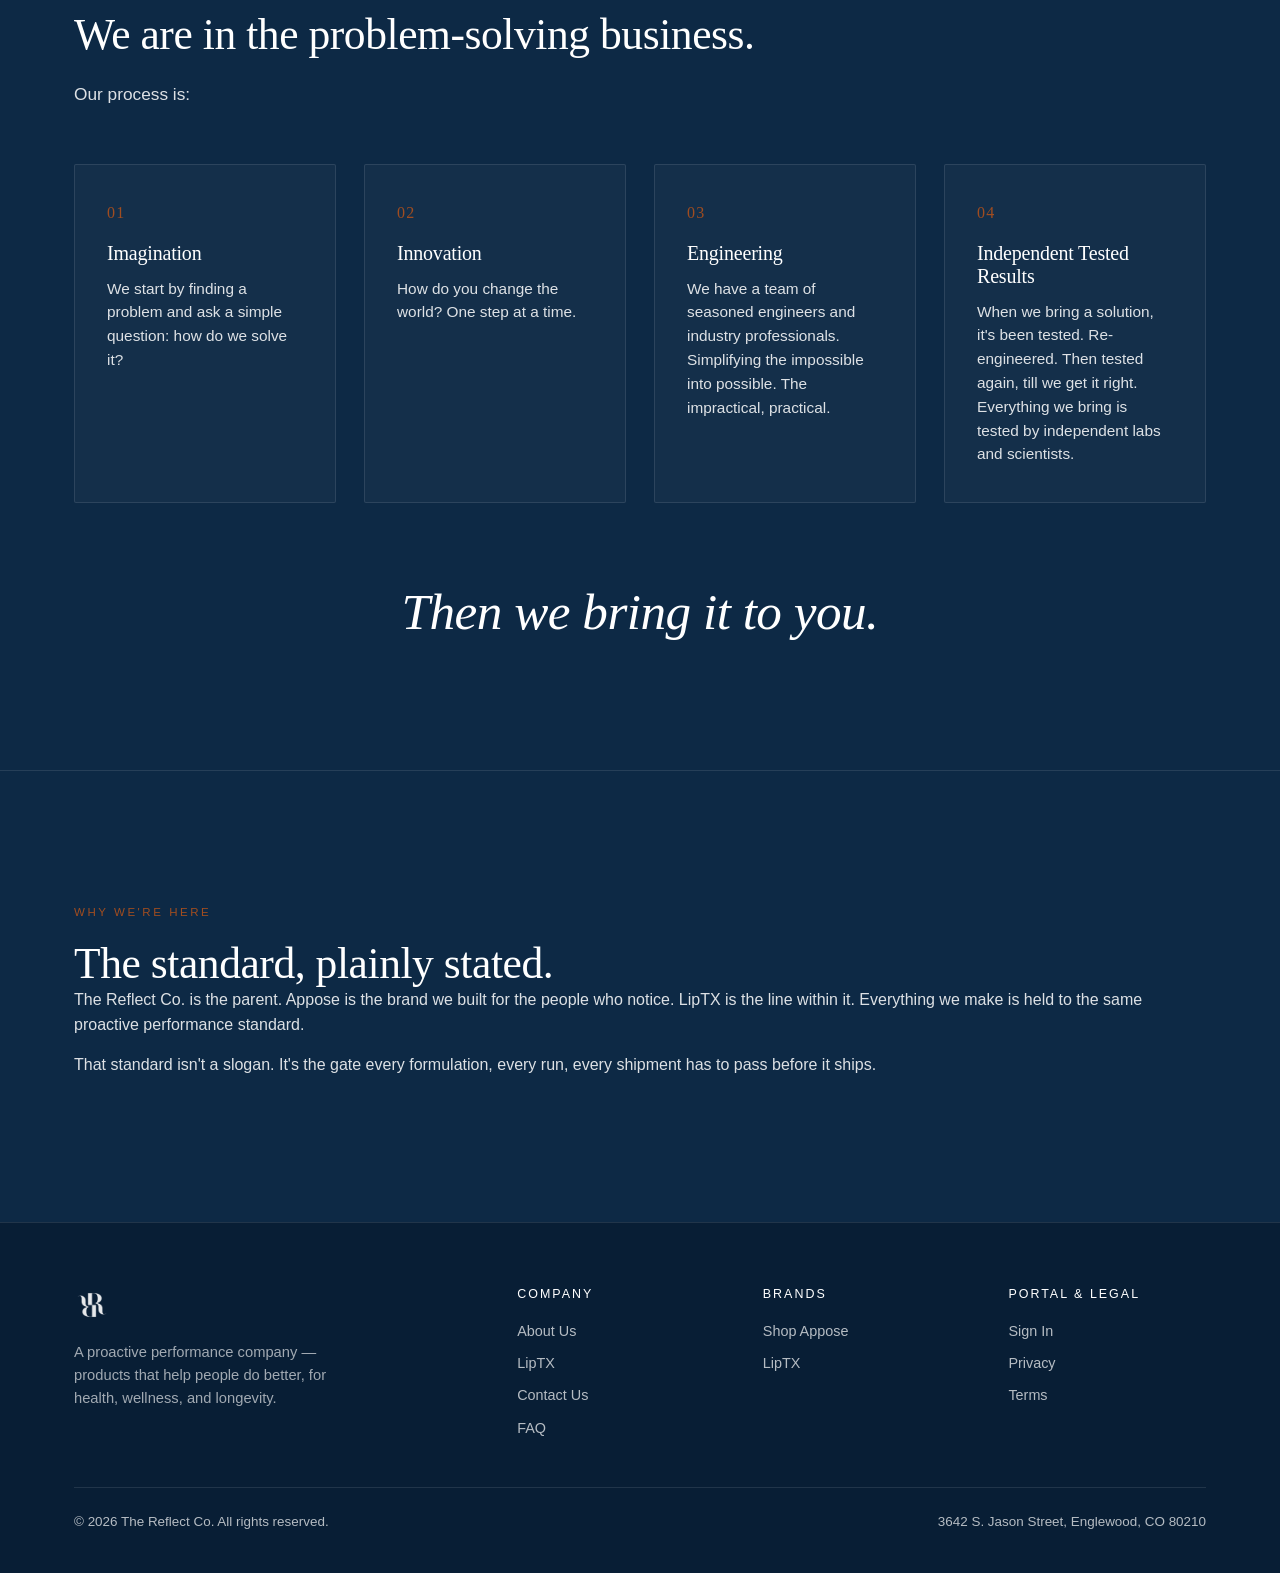
==== commit 0aa2643a: "About hero: full rewrite around proactive performance identity + reader-facing manifesto Replaces th" ====
--- a/about.html
+++ b/about.html
@@ -100,8 +100,11 @@
       <a href="index.html">Home</a><span class="sep">·</span><span aria-current="page">About Us</span>
     </nav>
     <span class="eyebrow">About Us</span>
-    <h1>We make things that help people do better.<br /><span style="font-style:italic;color:#a04d20">And we tell you how.</span></h1>
-    <p class="lede">Most health and wellness brands sell hope. We sell results — tested, batched, traced. If a claim is on the label, the data is behind it. If a result isn't reliable, we don't ship it.</p>
+    <h1>We're a proactive performance company.<br /><span style="font-style:italic;color:#a04d20">Get ahead of the problem.</span></h1>
+    <p class="lede">You deal with enough problems already. Let us lighten the load, so you can live better, run faster, go longer.</p>
+    <p class="lede">Many health and wellness brands sell hype and call it marketing. We sell results — tested, batched, repeatable.</p>
+    <p class="lede">When we build, we build on science, research, and a different way of looking at the problem.</p>
+    <p class="lede" style="font-style:italic;color:#a04d20">Simple solutions to complex problems.</p>
   </div>
 </section>
 
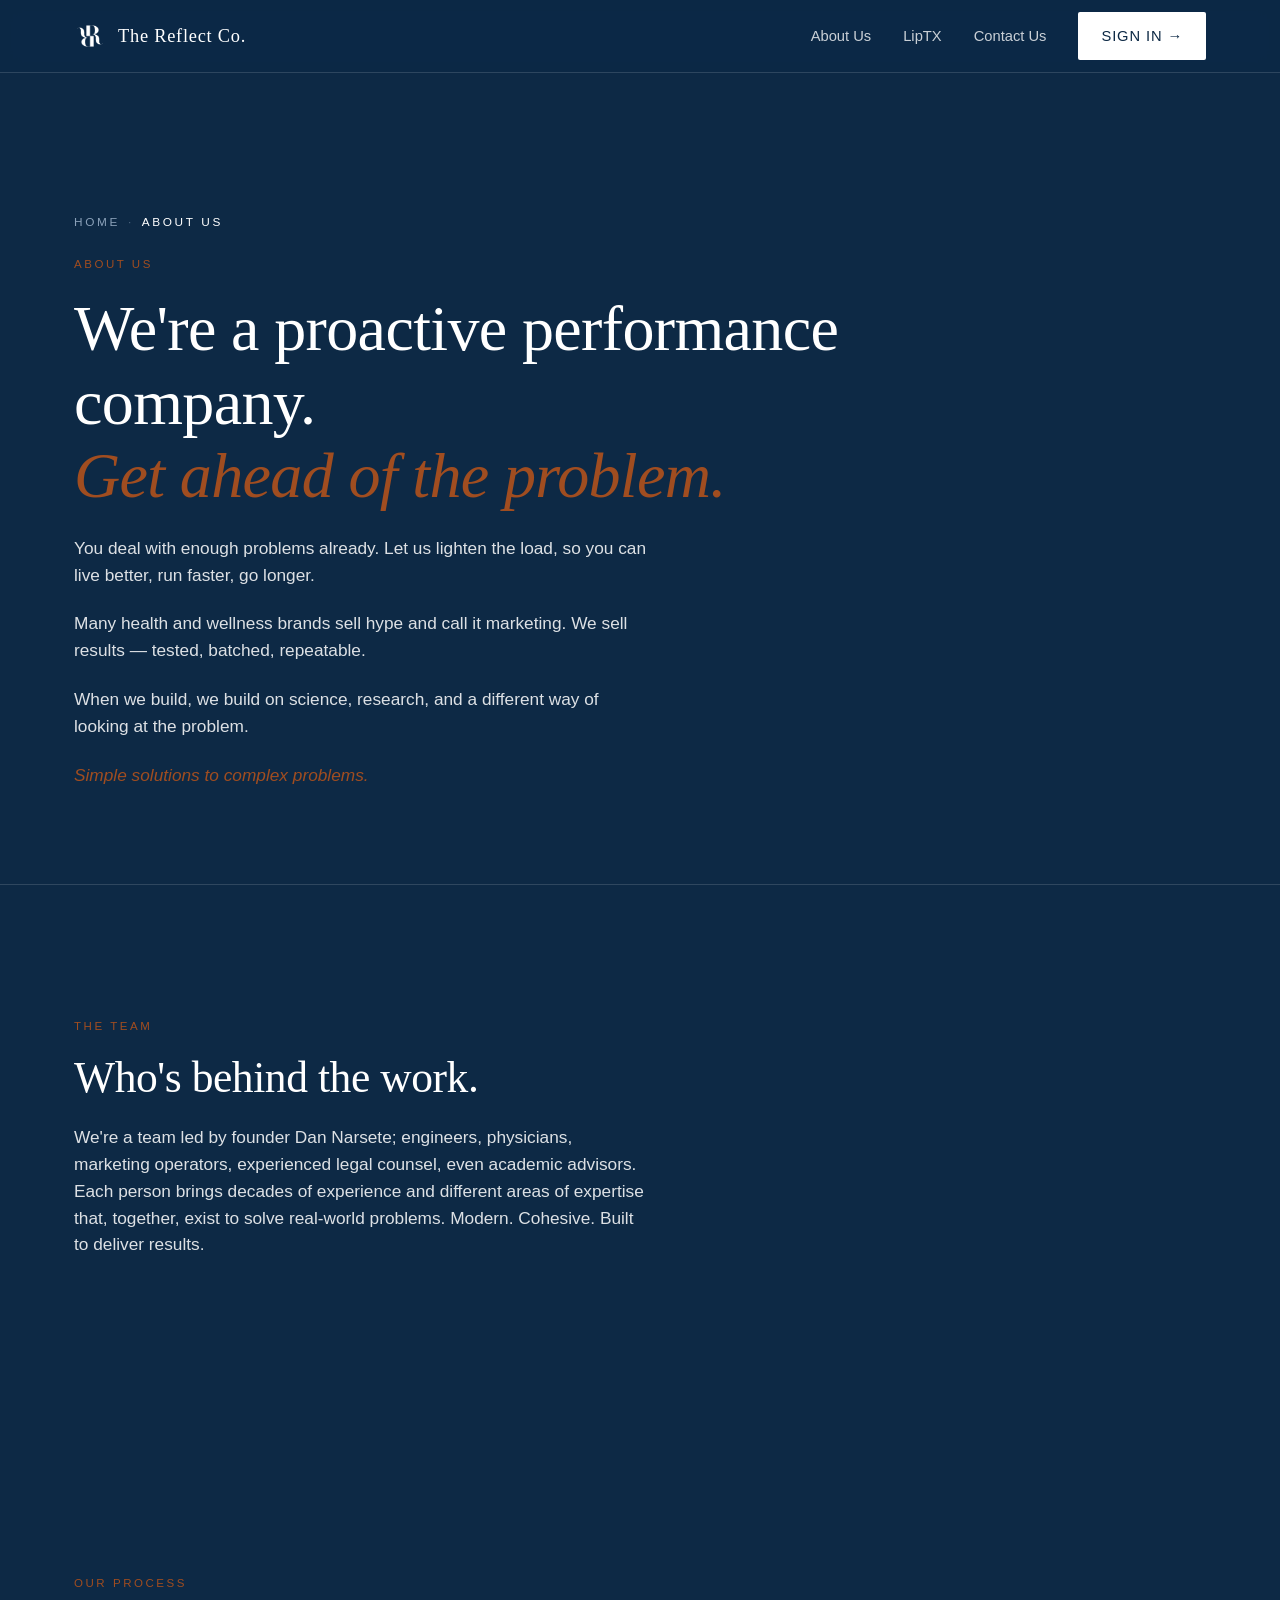
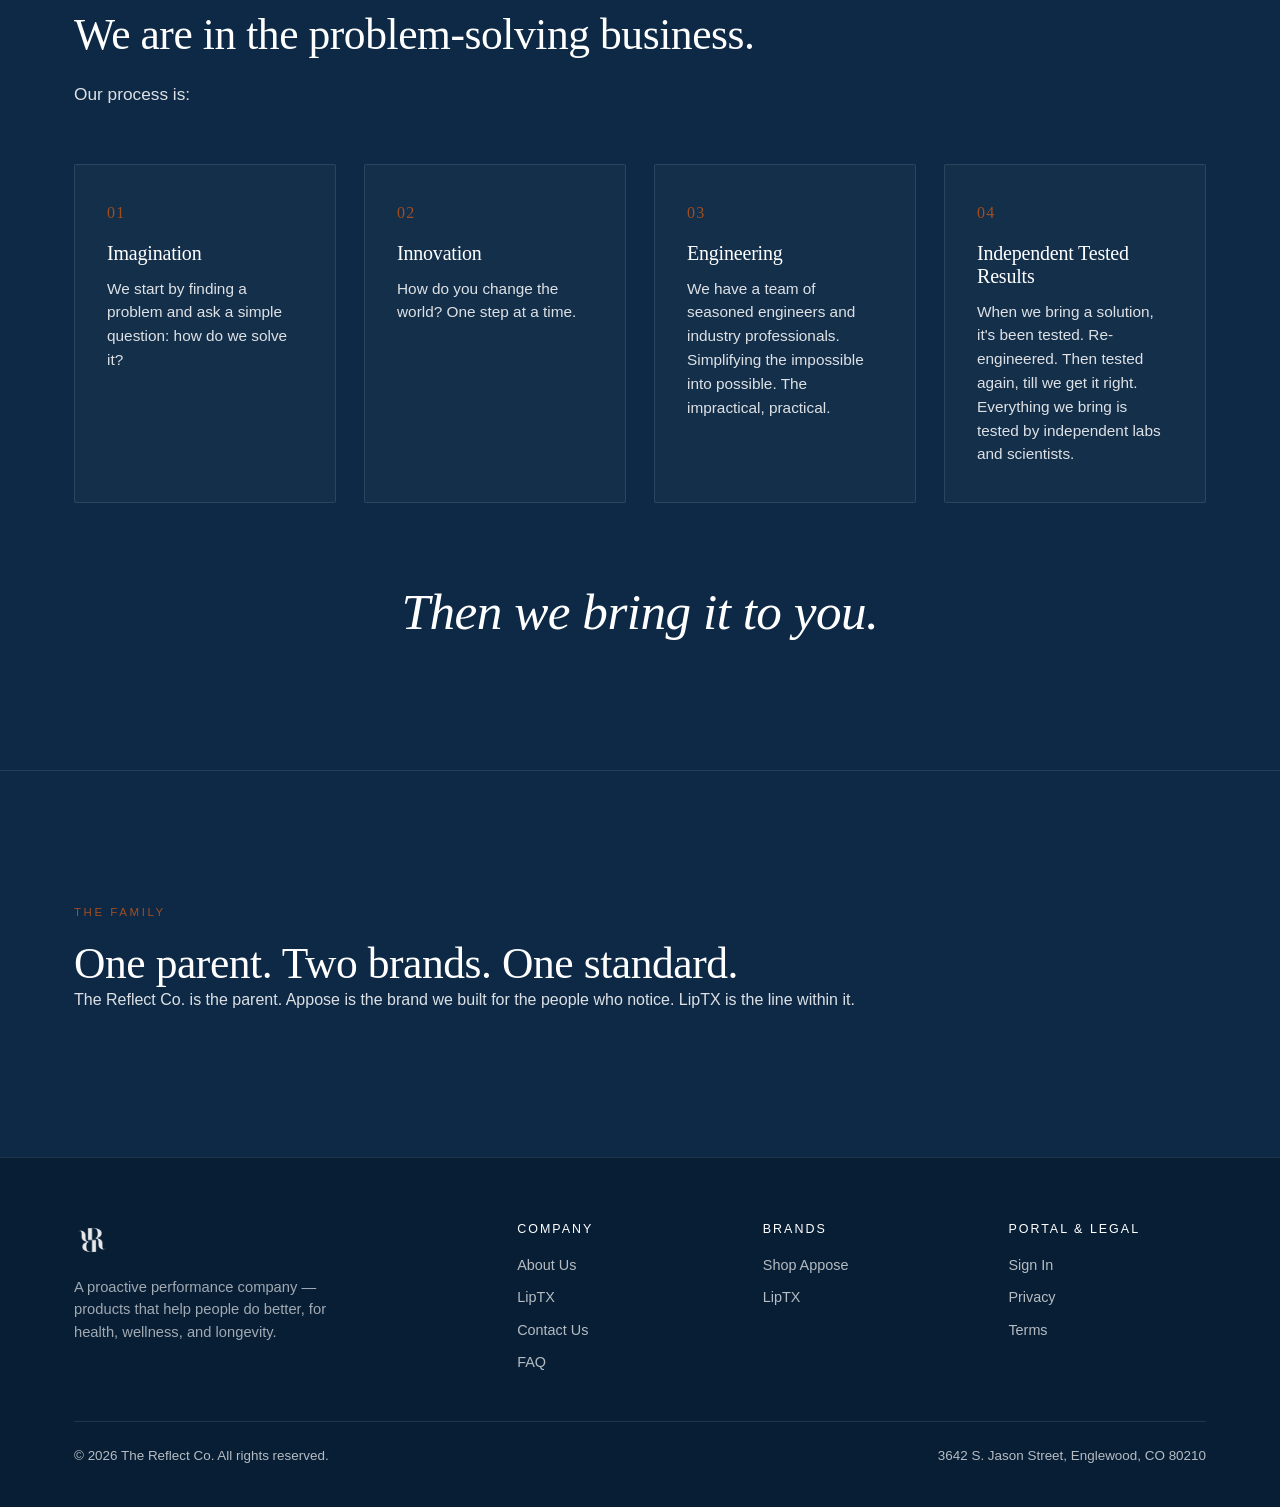
==== commit 165bffa9: "About page: trim 'Why We're Here' section to just the brand family reveal Rename eyebrow: 'Why We're" ====
--- a/about.html
+++ b/about.html
@@ -156,10 +156,9 @@
 <section id="standard" style="background: var(--cream)">
   <div class="wrap">
     <div>
-      <span class="eyebrow">Why We're Here</span>
-      <h2 style="margin-top:14px">The standard, plainly stated.</h2>
-      <p>The Reflect Co. is the parent. Appose is the brand we built for the people who notice. LipTX is the line within it. Everything we make is held to the same proactive performance standard.</p>
-      <p>That standard isn't a slogan. It's the gate every formulation, every run, every shipment has to pass before it ships.</p>
+      <span class="eyebrow">The Family</span>
+      <h2 style="margin-top:14px">One parent. Two brands. One standard.</h2>
+      <p>The Reflect Co. is the parent. Appose is the brand we built for the people who notice. LipTX is the line within it.</p>
     </div>
   </div>
 </section>
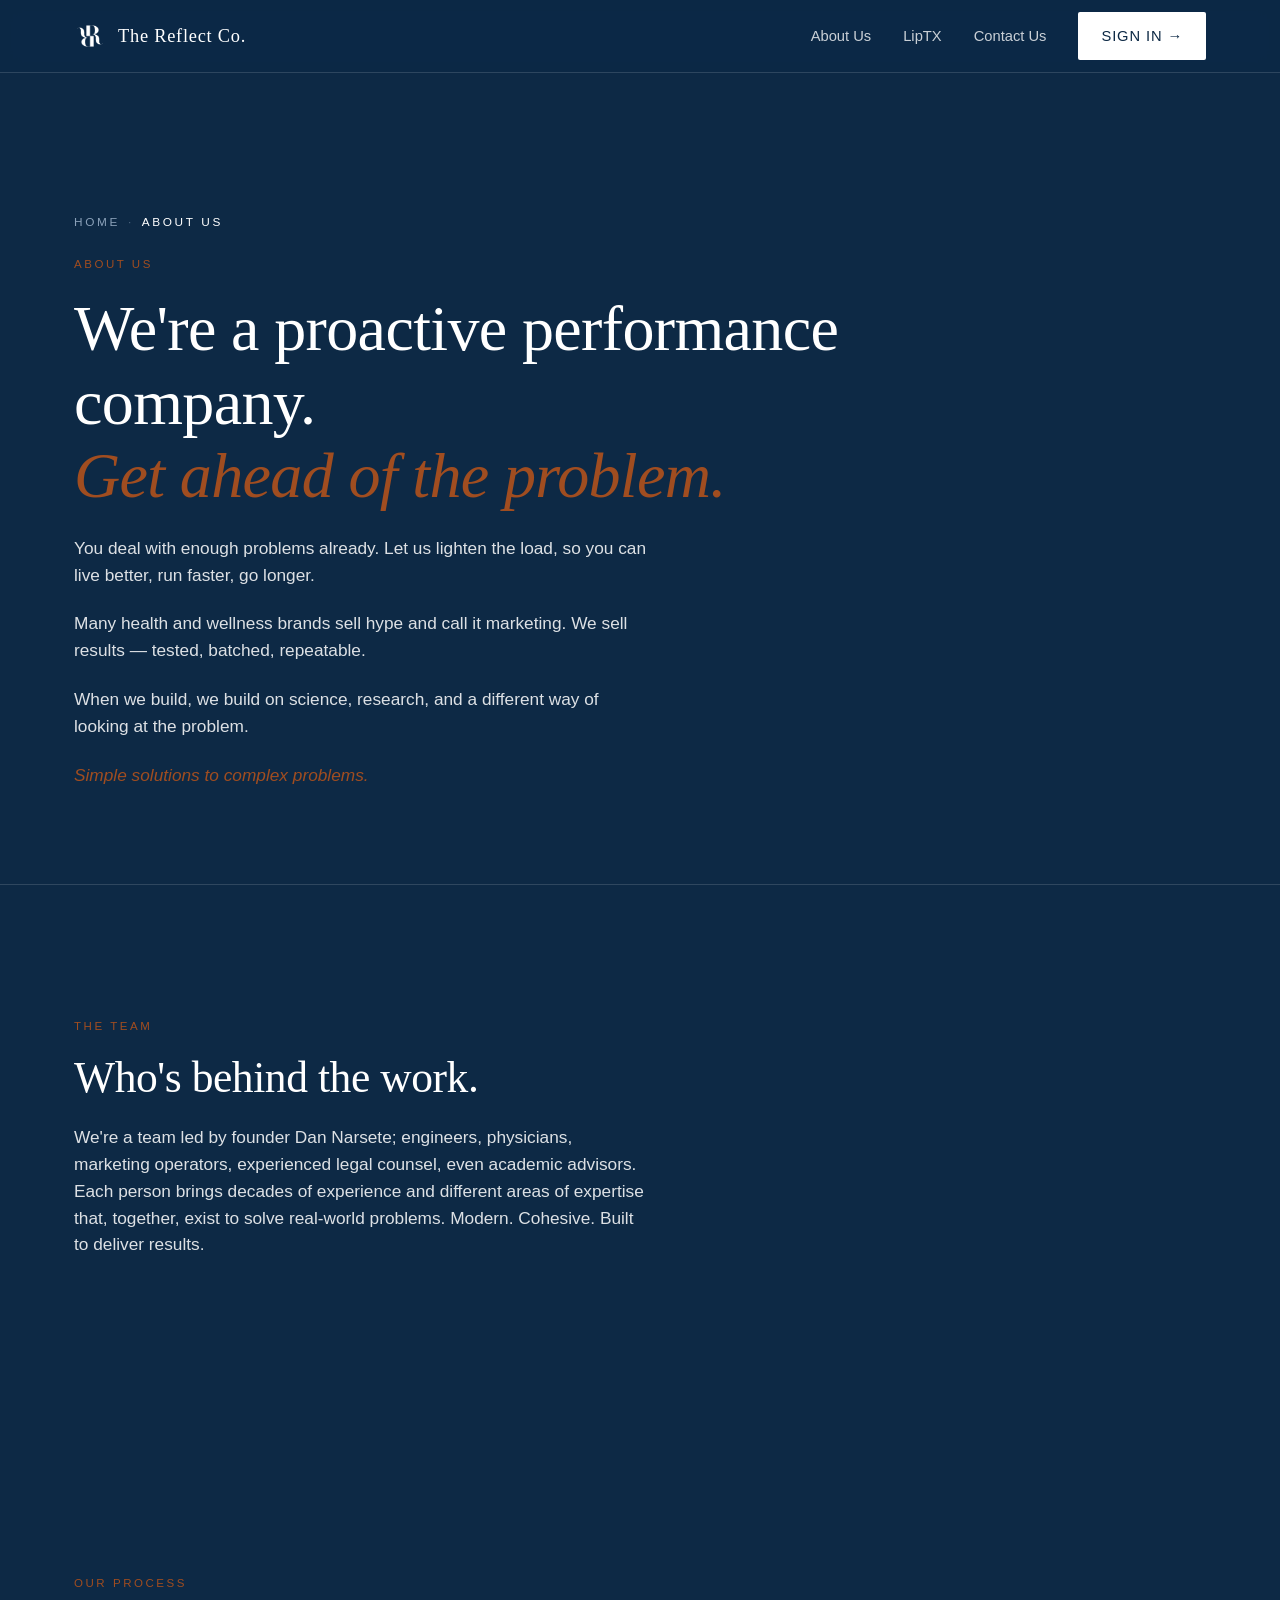
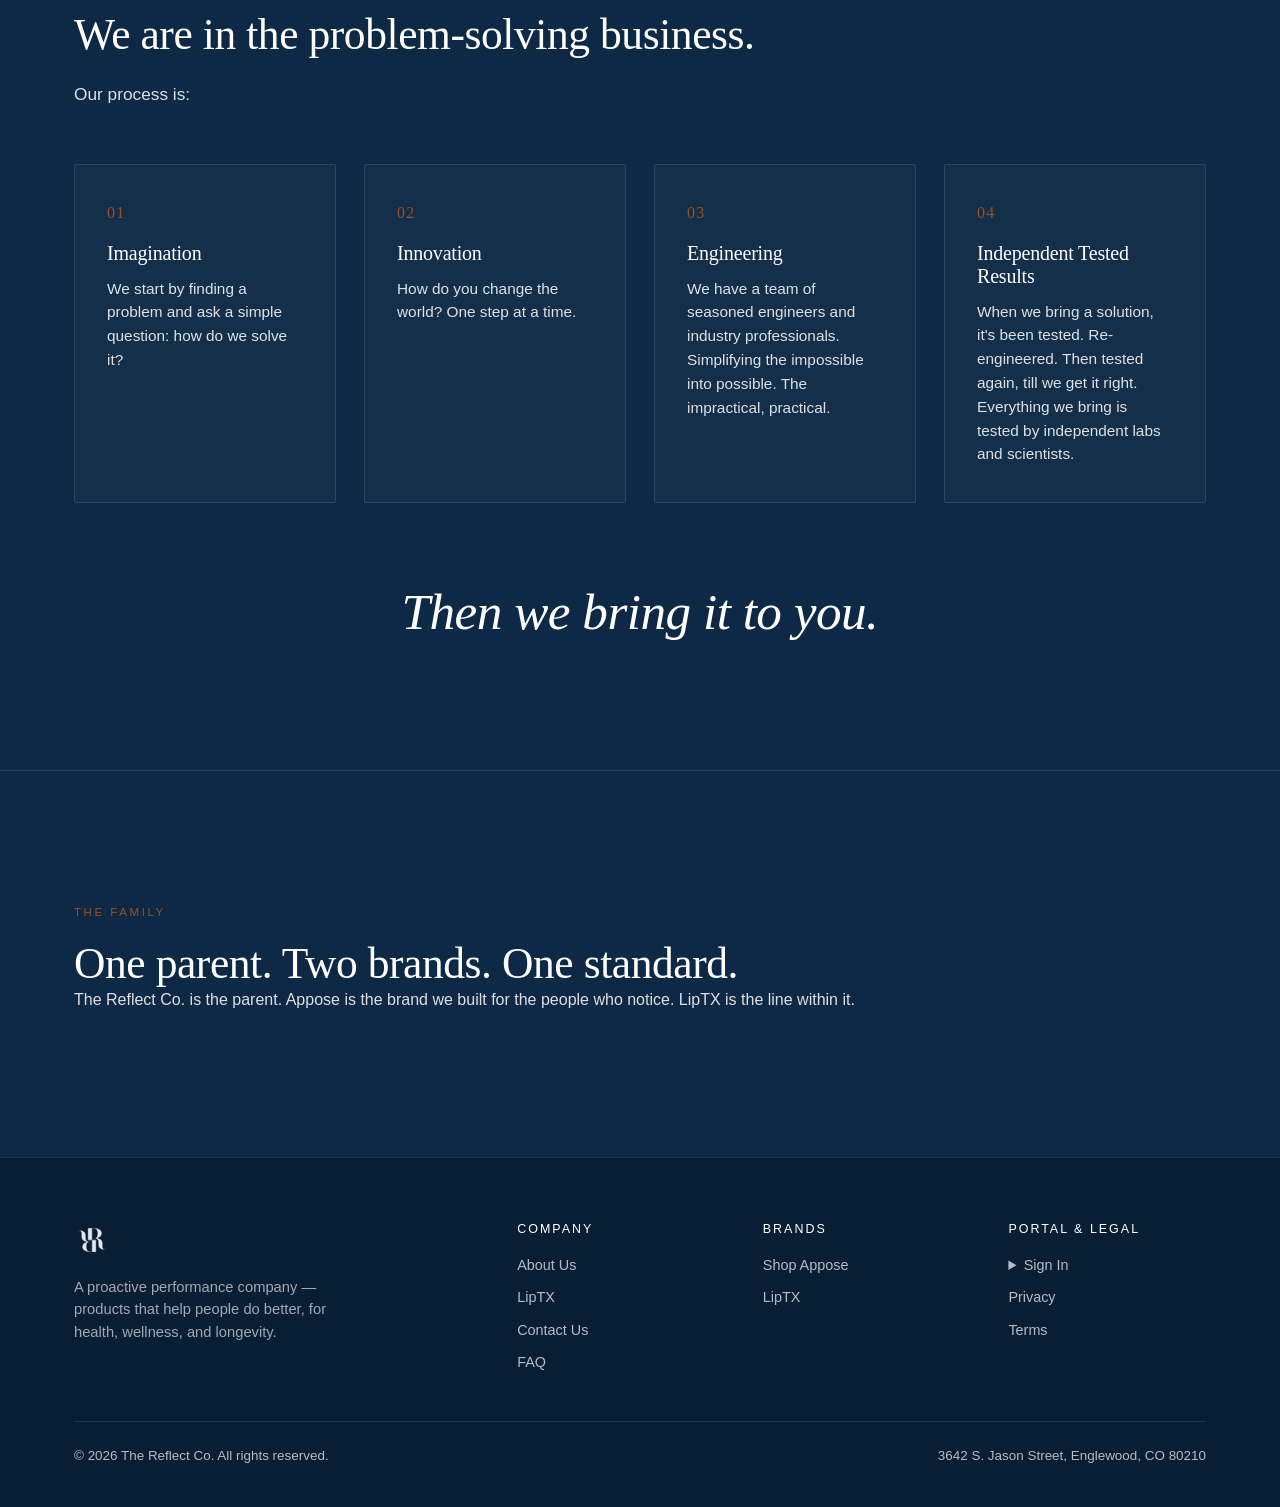
==== commit b18b0f61: "Footer: Sign In dropdown with Providers and Rep sign-in links" ====
--- a/about.html
+++ b/about.html
@@ -189,7 +189,15 @@
       <div>
         <h4>Portal &amp; Legal</h4>
         <ul>
-          <li><a href="https://dnarsete.github.io/reflect-co-crm/">Sign In</a></li>
+          <li>
+            <details>
+              <summary style="cursor:pointer;">Sign In</summary>
+              <ul style="margin:10px 0 0 14px;">
+                <li><a href="https://media.thereflectco.com">Providers</a></li>
+                <li><a href="https://dnarsete.github.io/reflect-co-crm/">Rep sign-in</a></li>
+              </ul>
+            </details>
+          </li>
           <li><a href="privacy.html">Privacy</a></li>
           <li><a href="terms.html">Terms</a></li>
         </ul>
--- a/styles.css
+++ b/styles.css
@@ -1105,13 +1105,13 @@
 }
 .ax-table thead th .th-sub {
   display: block;
-  margin-top: 4px;
+  margin-top: 6px;
   font-family: var(--serif);
   font-style: italic;
-  font-size: 0.68rem;
-  letter-spacing: 0.06em;
+  font-size: 0.88rem;
+  letter-spacing: 0.04em;
   text-transform: none;
-  color: rgba(44,44,44,0.45);
+  color: rgba(44,44,44,0.78);
   font-weight: 400;
 }
 .ax-table .col-rank { width: 70px; }
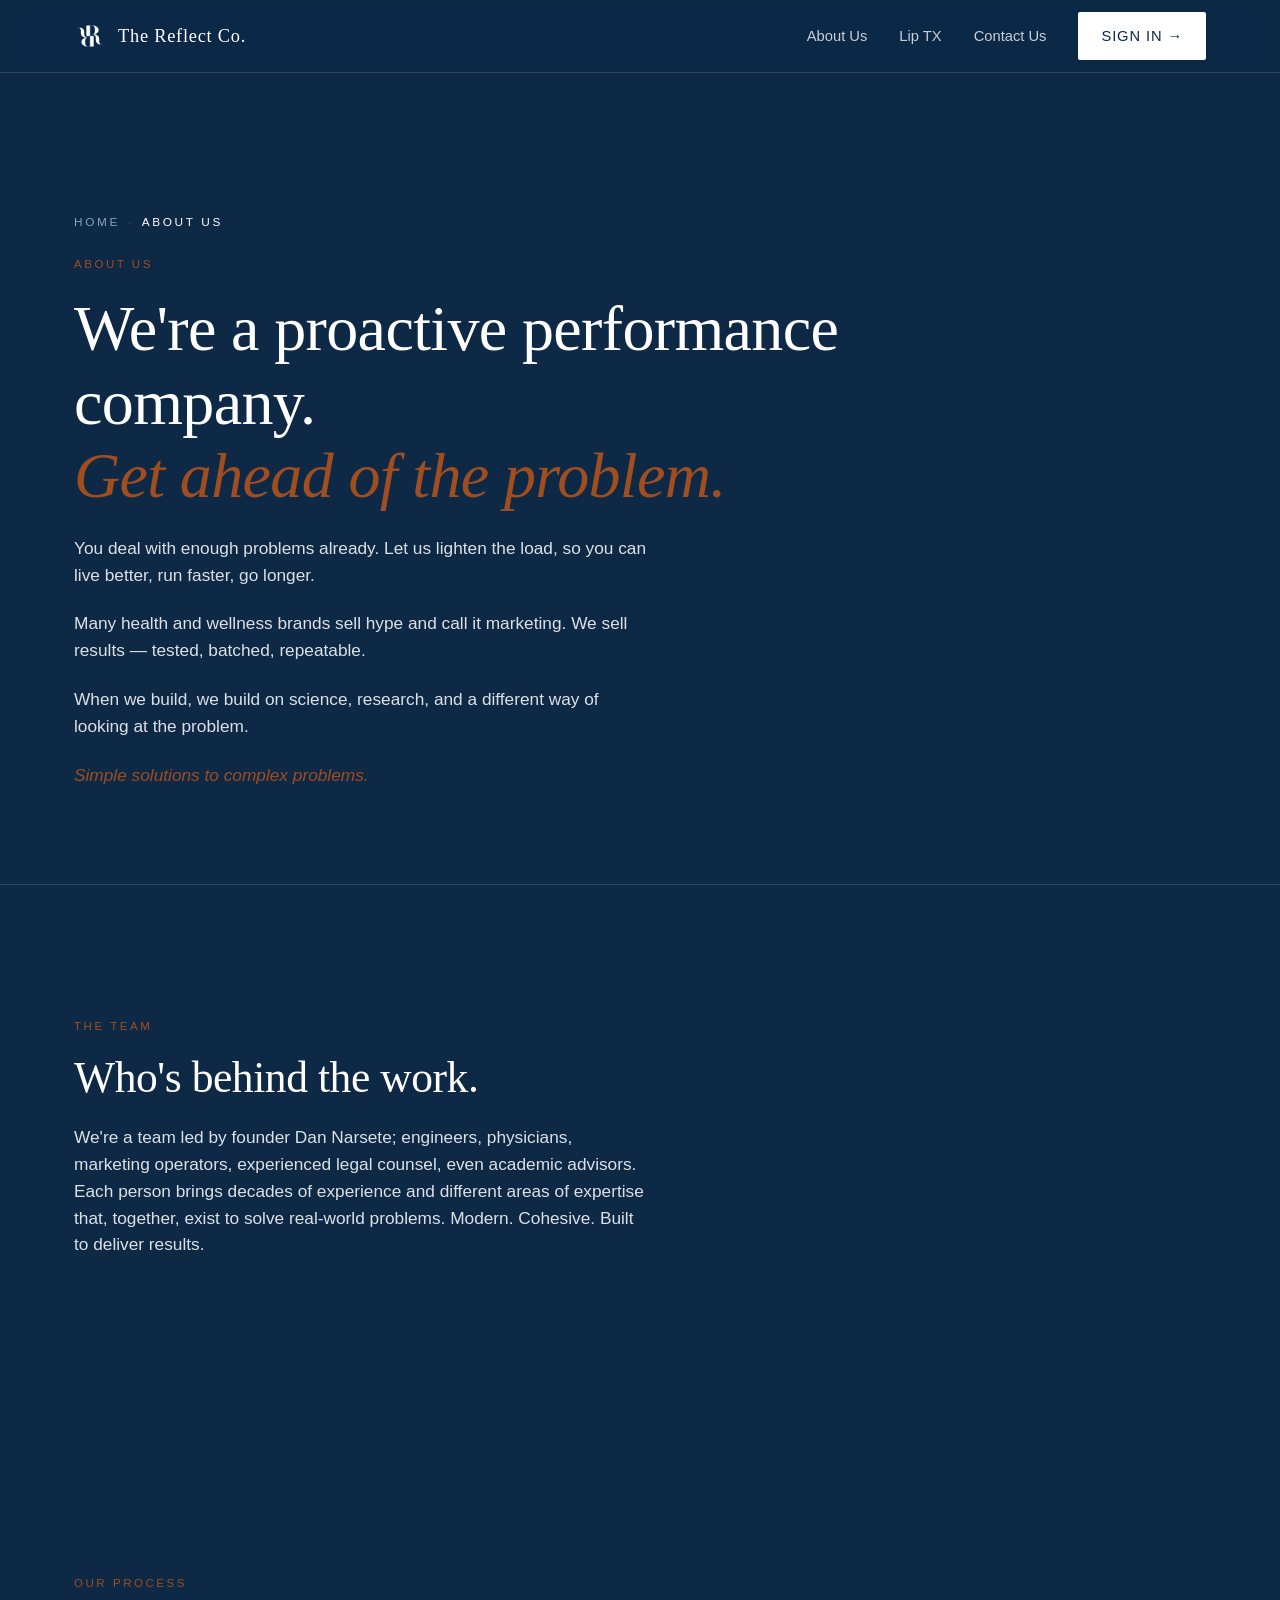
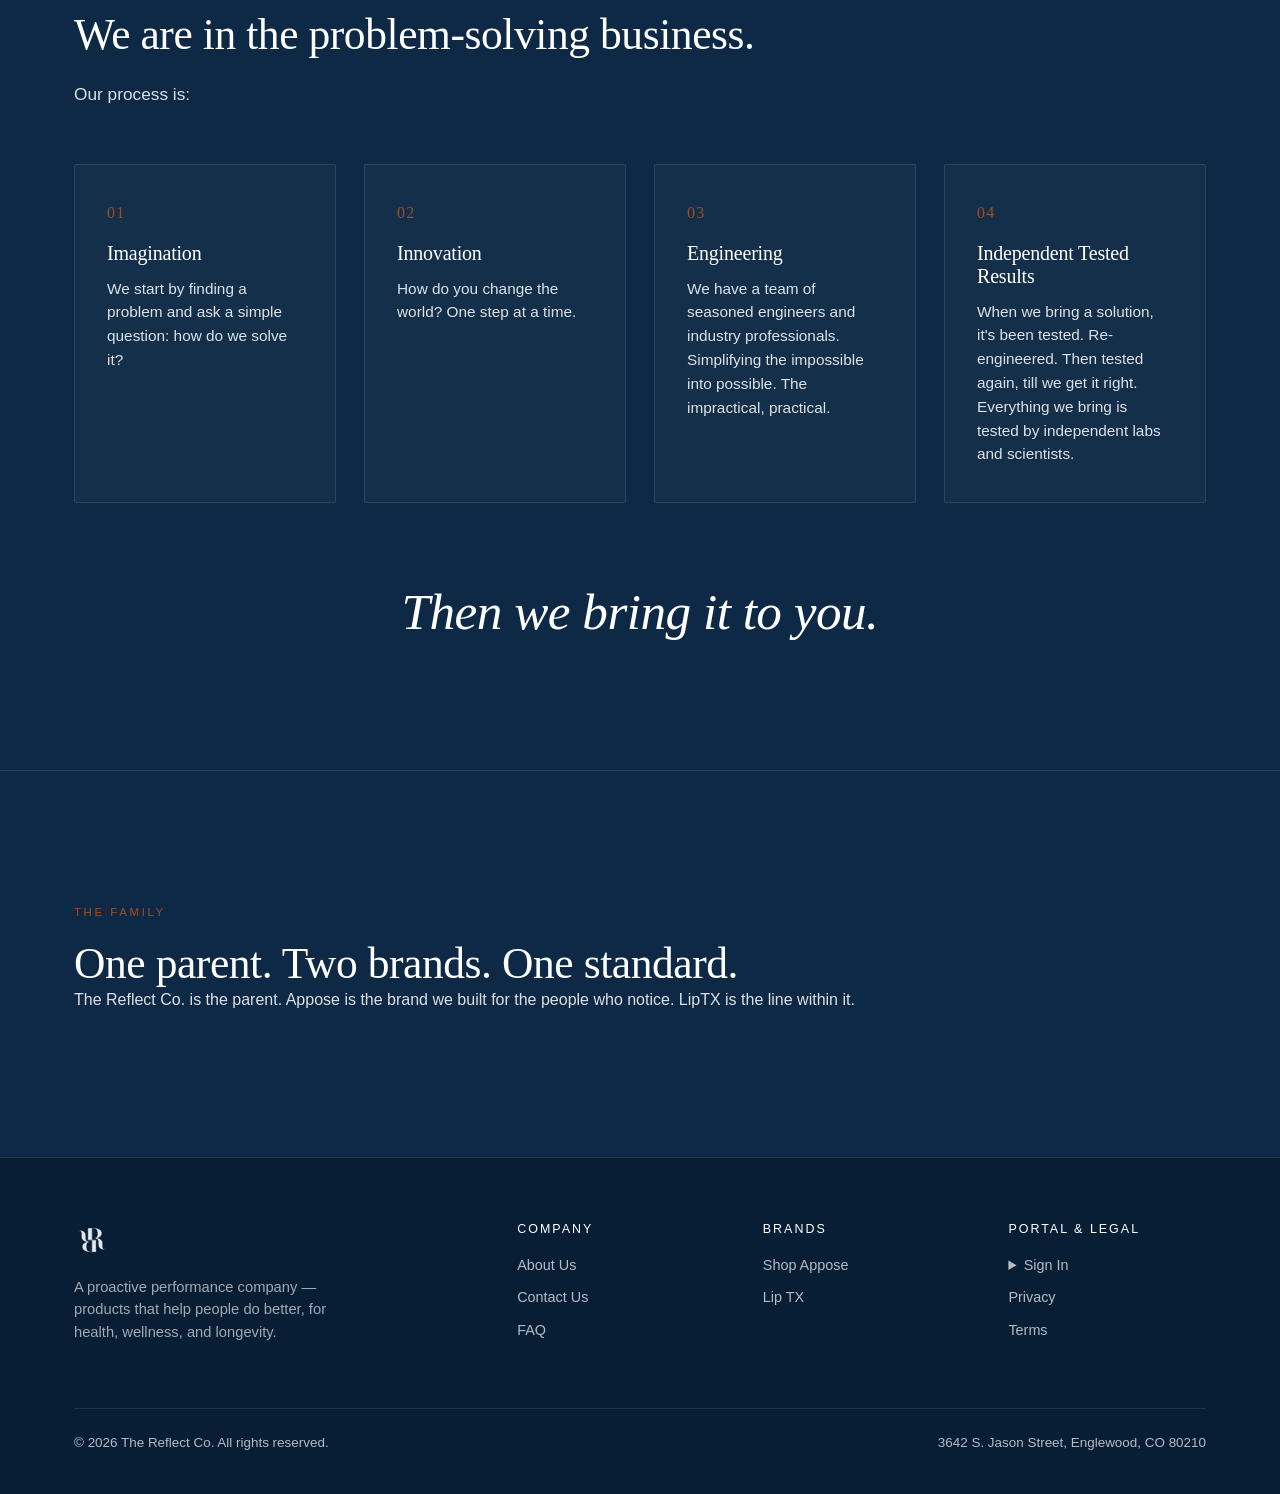
==== commit c87c8b3e: "Remove LipTX from footer Company column; rename LipTX links to Lip TX" ====
--- a/about.html
+++ b/about.html
@@ -83,7 +83,7 @@
       </a>
       <div class="nav-links">
         <a href="about.html">About Us</a>
-        <a href="liptx.html">LipTX</a>
+        <a href="liptx.html">Lip TX</a>
         <a href="contact.html">Contact Us</a>
         <a class="btn btn-primary" href="https://dnarsete.github.io/reflect-co-crm/">Sign In →</a>
       </div>
@@ -174,7 +174,6 @@
         <h4>Company</h4>
         <ul>
           <li><a href="about.html">About Us</a></li>
-          <li><a href="liptx.html">LipTX</a></li>
           <li><a href="contact.html">Contact Us</a></li>
           <li><a href="faq.html">FAQ</a></li>
         </ul>
@@ -183,7 +182,7 @@
         <h4>Brands</h4>
         <ul>
           <li><a href="https://shopappose.com" target="_blank" rel="noopener">Shop Appose</a></li>
-          <li><a href="liptx.html">LipTX</a></li>
+          <li><a href="liptx.html">Lip TX</a></li>
         </ul>
       </div>
       <div>
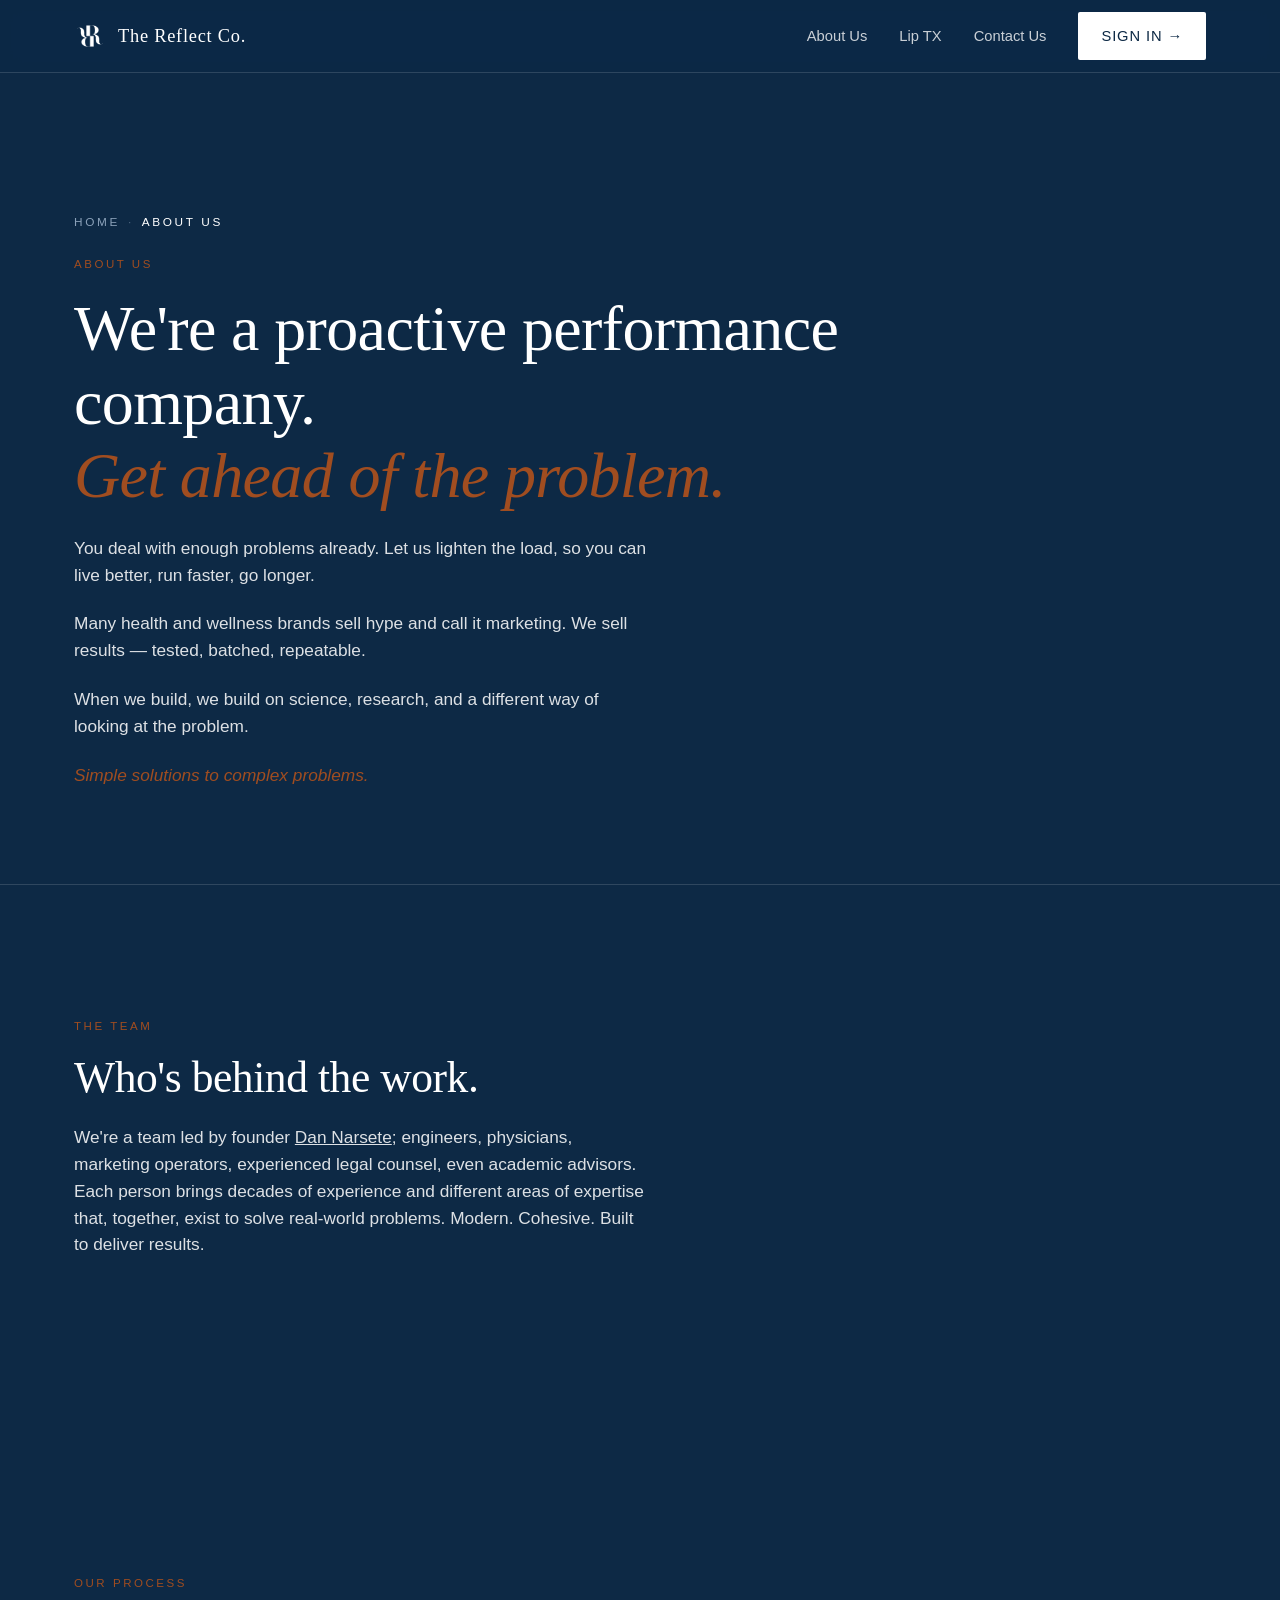
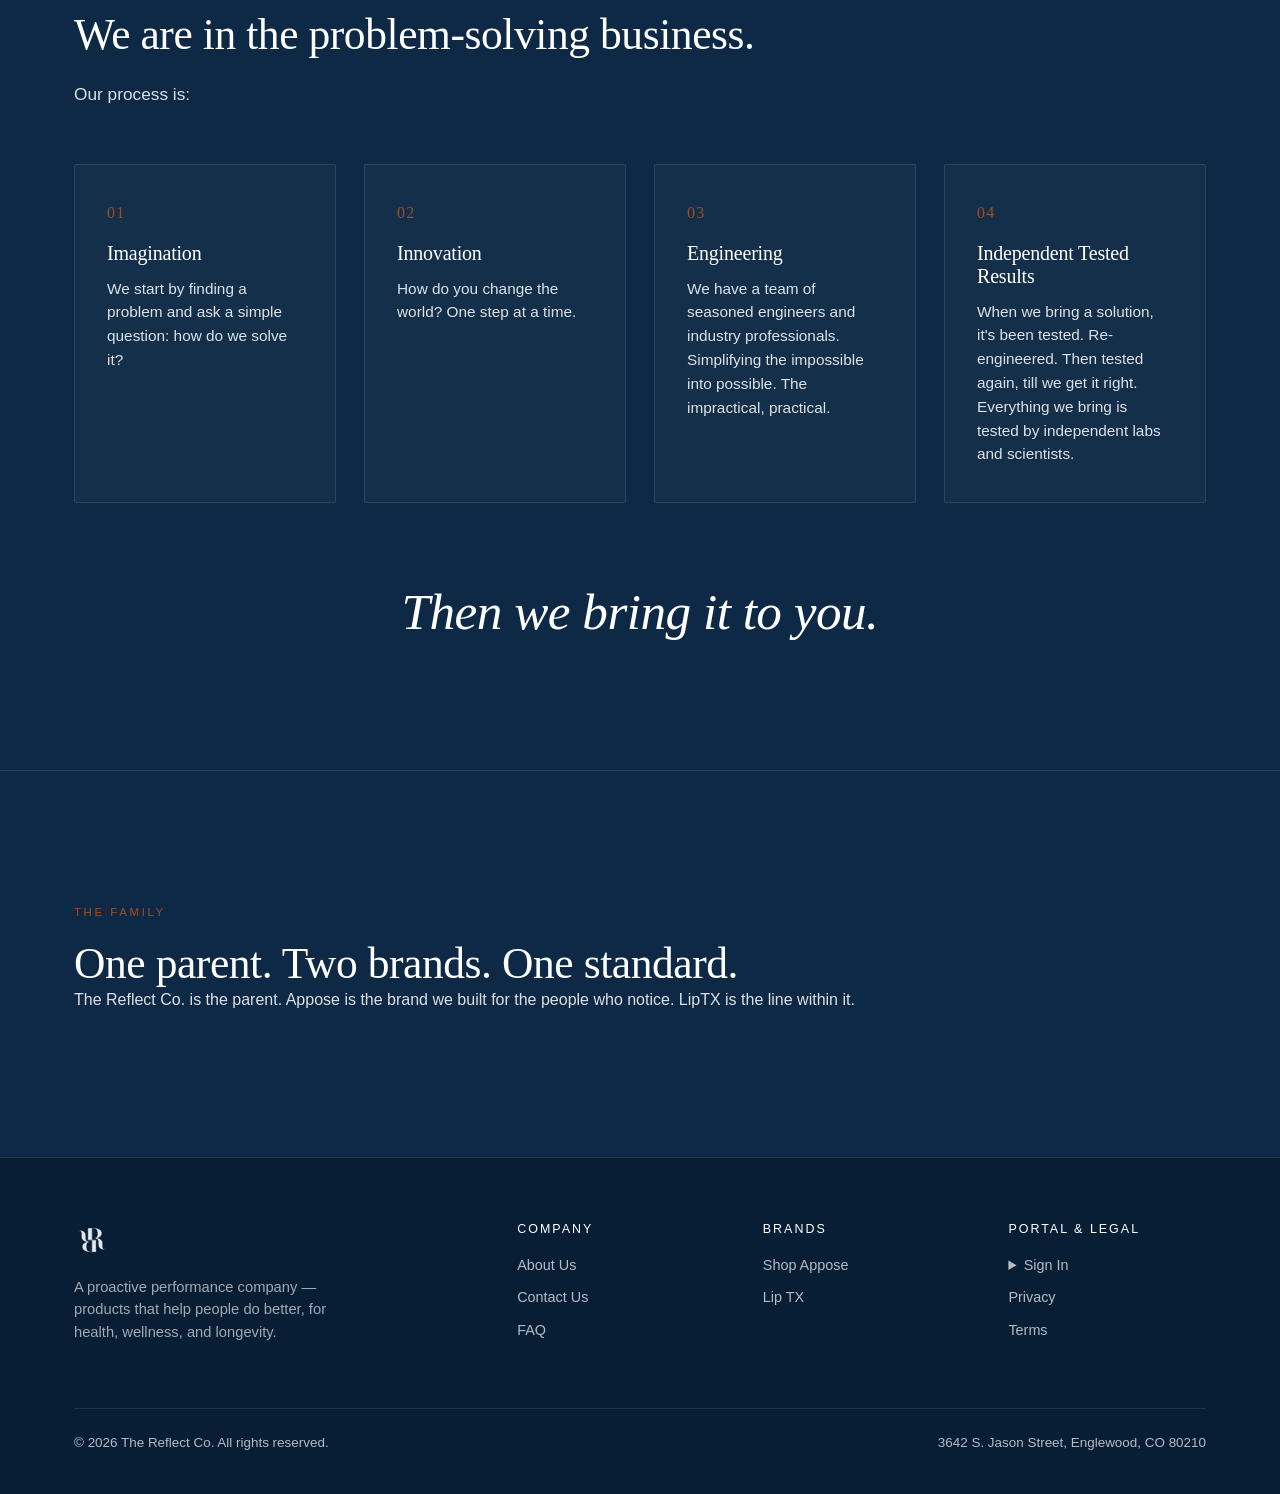
==== commit fa12abb2: "About page: link and underline Dan Narsete to LinkedIn" ====
--- a/about.html
+++ b/about.html
@@ -113,7 +113,7 @@
     <div class="section-head">
       <span class="eyebrow">The Team</span>
       <h2 style="margin-top:14px">Who's behind the work.</h2>
-      <p class="lede" style="margin-top:22px">We're a team led by founder Dan Narsete; engineers, physicians, marketing operators, experienced legal counsel, even academic advisors. Each person brings decades of experience and different areas of expertise that, together, exist to solve real-world problems. Modern. Cohesive. Built to deliver results.</p>
+      <p class="lede" style="margin-top:22px">We're a team led by founder <a href="https://www.linkedin.com/in/dan-narsete-48536025/" target="_blank" rel="noopener" style="text-decoration:underline;">Dan Narsete</a>; engineers, physicians, marketing operators, experienced legal counsel, even academic advisors. Each person brings decades of experience and different areas of expertise that, together, exist to solve real-world problems. Modern. Cohesive. Built to deliver results.</p>
     </div>
   </div>
 </section>
